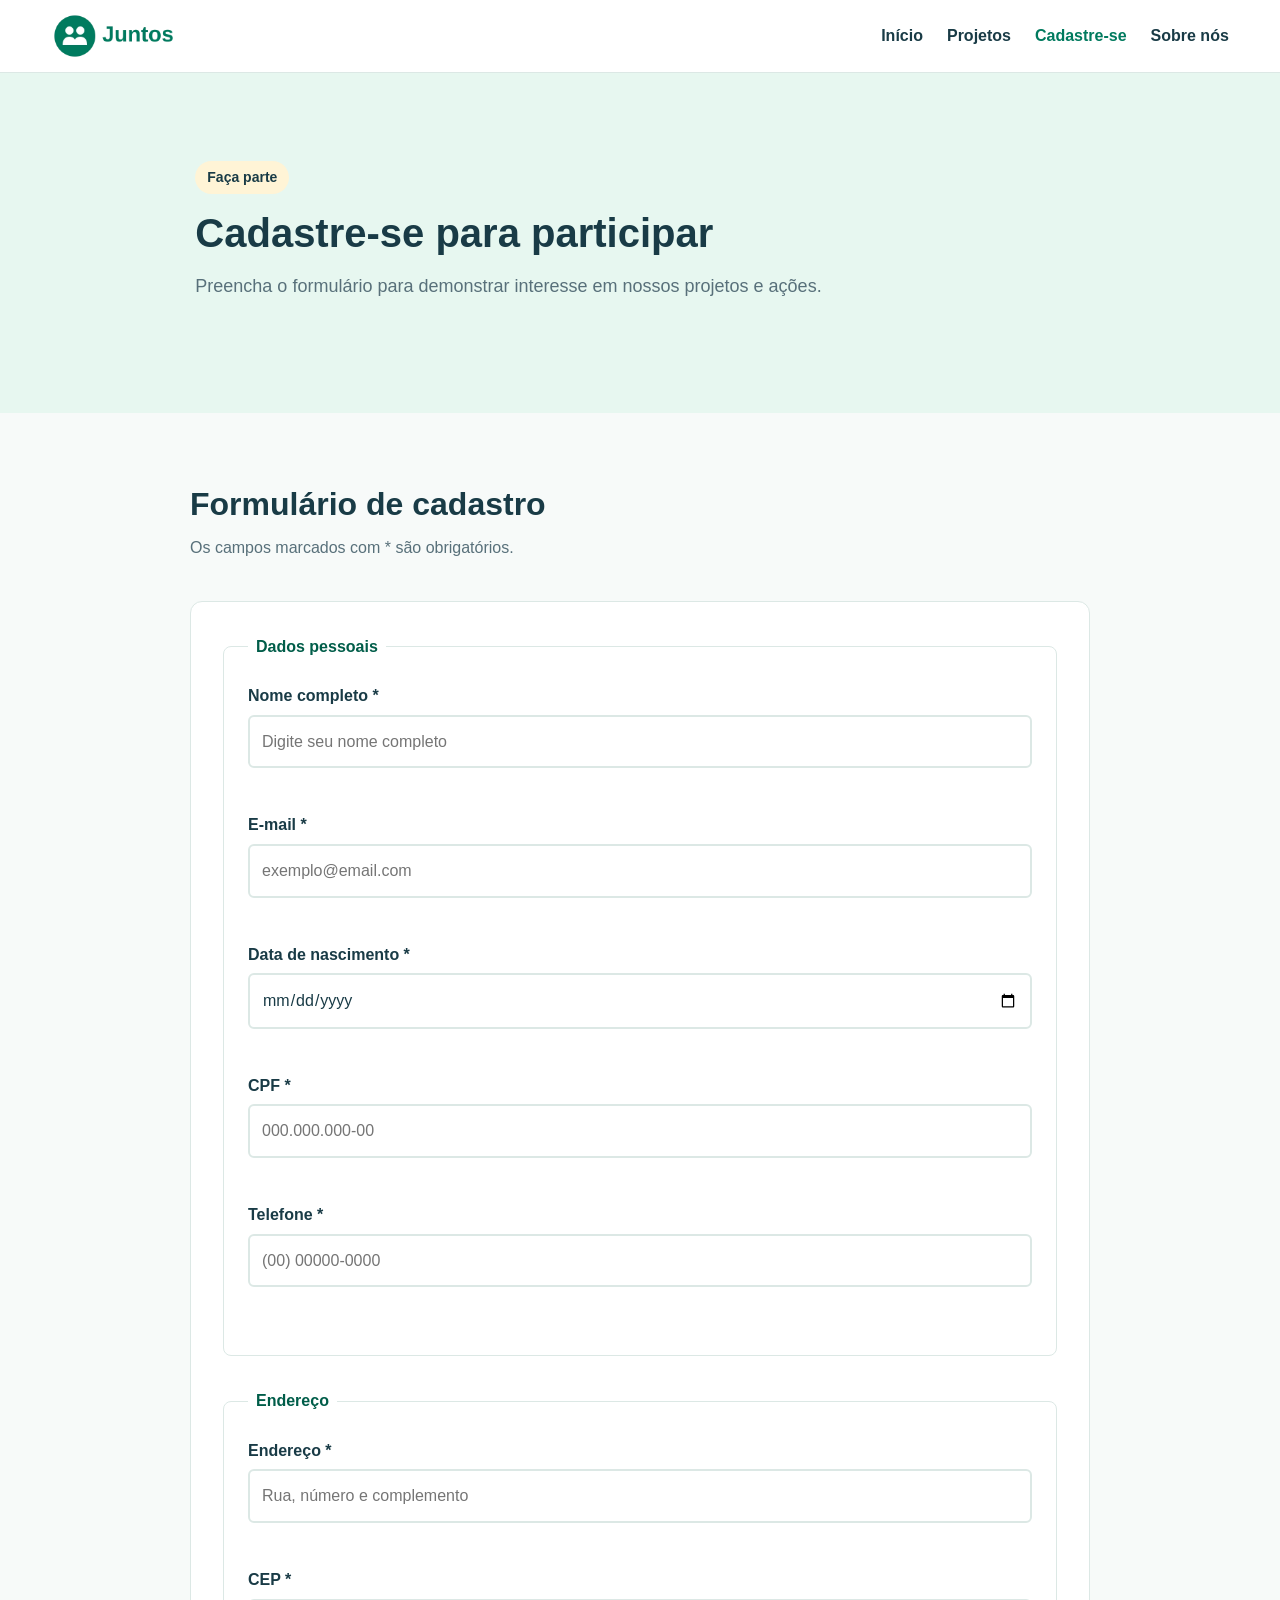
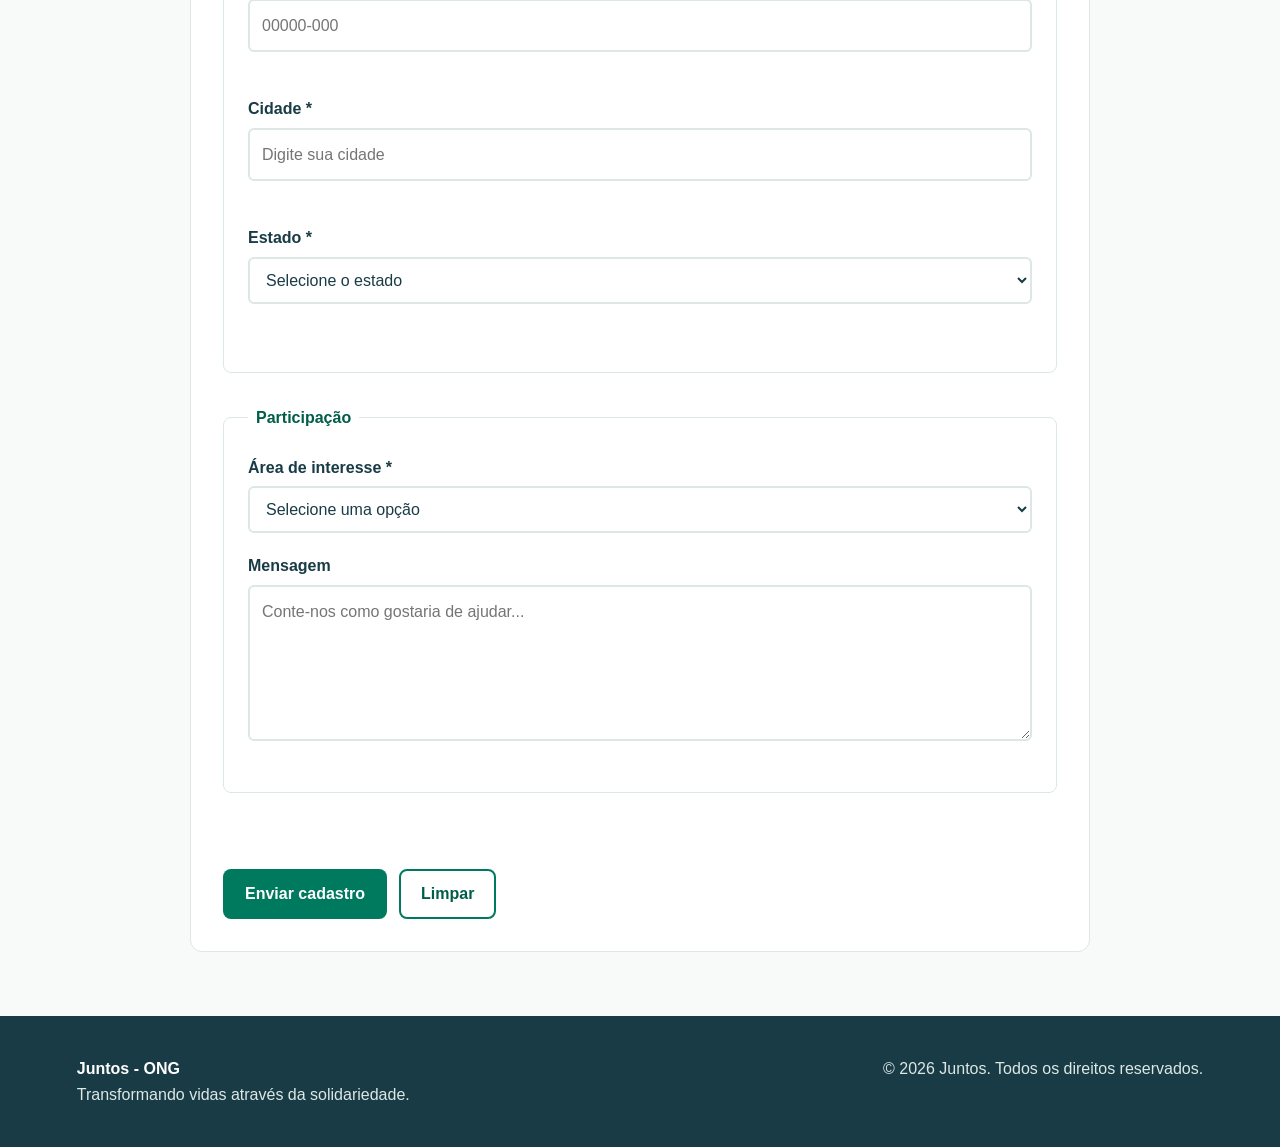
==== html/cadastro.html @ ca9ee0d3 "Refactor cadastro.html structure and content" ====
<!DOCTYPE html>
<html lang="pt-BR">

<head>
    <meta charset="UTF-8">
    <meta name="viewport" content="width=device-width, initial-scale=1.0">

    <meta
        name="description"
        content="Cadastre-se para participar dos projetos da ONG Juntos."
    >

    <title>Cadastro - Juntos</title>

    <link rel="stylesheet" href="../css/style.css">
</head>

<body>

    <header class="cabecalho">

        <a
            href="../index.html"
            class="logo"
            aria-label="Juntos - Página inicial"
        >
            <img
                src="../img/logo.webp"
                alt="Logo da ONG Juntos"
            >
        </a>


        <nav
            class="navegacao"
            aria-label="Navegação principal"
        >

            <button
                class="menu-toggle"
                type="button"
                aria-label="Abrir menu"
                aria-expanded="false"
            >
                ☰
            </button>


            <ul class="menu">

                <li>
                    <a href="../index.html">
                        Início
                    </a>
                </li>

                <li>
                    <a href="projetos.html">
                        Projetos
                    </a>
                </li>

                <li>
                    <a
                        href="cadastro.html"
                        aria-current="page"
                    >
                        Cadastre-se
                    </a>
                </li>

                <li>
                    <a href="sobre.html">
                        Sobre nós
                    </a>
                </li>

            </ul>

        </nav>

    </header>


    <main>

        <section
            class="hero hero-menor"
            aria-labelledby="titulo-cadastro"
        >

            <div class="hero-conteudo">

                <span class="badge">
                    Faça parte
                </span>

                <h1 id="titulo-cadastro">
                    Cadastre-se para participar
                </h1>

                <p>
                    Preencha o formulário para demonstrar
                    interesse em nossos projetos e ações.
                </p>

            </div>

        </section>


        <section
            class="formulario-section"
            aria-labelledby="titulo-formulario"
        >

            <div class="section-titulo">

                <h2 id="titulo-formulario">
                    Formulário de cadastro
                </h2>

                <p>
                    Os campos marcados com * são obrigatórios.
                </p>

            </div>


            <form
                id="form-cadastro"
                class="formulario"
                novalidate
            >

                <fieldset>

                    <legend>
                        Dados pessoais
                    </legend>


                    <div class="campo">

                        <label for="nome">
                            Nome completo *
                        </label>

                        <input
                            type="text"
                            id="nome"
                            name="nome"
                            placeholder="Digite seu nome completo"
                            autocomplete="name"
                            minlength="3"
                            required
                        >

                        <span
                            class="mensagem-erro"
                            id="erro-nome"
                            aria-live="polite"
                        ></span>

                    </div>


                    <div class="campo">

                        <label for="email">
                            E-mail *
                        </label>

                        <input
                            type="email"
                            id="email"
                            name="email"
                            placeholder="exemplo@email.com"
                            autocomplete="email"
                            required
                        >

                        <span
                            class="mensagem-erro"
                            id="erro-email"
                            aria-live="polite"
                        ></span>

                    </div>


                    <div class="campo">

                        <label for="data-nascimento">
                            Data de nascimento *
                        </label>

                        <input
                            type="date"
                            id="data-nascimento"
                            name="dataNascimento"
                            autocomplete="bday"
                            required
                        >

                        <span
                            class="mensagem-erro"
                            id="erro-data-nascimento"
                            aria-live="polite"
                        ></span>

                    </div>


                    <div class="campo">

                        <label for="cpf">
                            CPF *
                        </label>

                        <input
                            type="text"
                            id="cpf"
                            name="cpf"
                            placeholder="000.000.000-00"
                            inputmode="numeric"
                            maxlength="14"
                            pattern="[0-9]{3}\.[0-9]{3}\.[0-9]{3}-[0-9]{2}"
                            autocomplete="off"
                            required
                        >

                        <span
                            class="mensagem-erro"
                            id="erro-cpf"
                            aria-live="polite"
                        ></span>

                    </div>


                    <div class="campo">

                        <label for="telefone">
                            Telefone *
                        </label>

                        <input
                            type="tel"
                            id="telefone"
                            name="telefone"
                            placeholder="(00) 00000-0000"
                            inputmode="tel"
                            maxlength="15"
                            pattern="\([0-9]{2}\) [0-9]{5}-[0-9]{4}"
                            autocomplete="tel"
                            required
                        >

                        <span
                            class="mensagem-erro"
                            id="erro-telefone"
                            aria-live="polite"
                        ></span>

                    </div>

                </fieldset>


                <fieldset>

                    <legend>
                        Endereço
                    </legend>


                    <div class="campo">

                        <label for="endereco">
                            Endereço *
                        </label>

                        <input
                            type="text"
                            id="endereco"
                            name="endereco"
                            placeholder="Rua, número e complemento"
                            autocomplete="street-address"
                            minlength="5"
                            required
                        >

                        <span
                            class="mensagem-erro"
                            id="erro-endereco"
                            aria-live="polite"
                        ></span>

                    </div>


                    <div class="campo">

                        <label for="cep">
                            CEP *
                        </label>

                        <input
                            type="text"
                            id="cep"
                            name="cep"
                            placeholder="00000-000"
                            inputmode="numeric"
                            maxlength="9"
                            pattern="[0-9]{5}-[0-9]{3}"
                            autocomplete="postal-code"
                            required
                        >

                        <span
                            class="mensagem-erro"
                            id="erro-cep"
                            aria-live="polite"
                        ></span>

                    </div>


                    <div class="campo">

                        <label for="cidade">
                            Cidade *
                        </label>

                        <input
                            type="text"
                            id="cidade"
                            name="cidade"
                            placeholder="Digite sua cidade"
                            autocomplete="address-level2"
                            required
                        >

                        <span
                            class="mensagem-erro"
                            id="erro-cidade"
                            aria-live="polite"
                        ></span>

                    </div>


                    <div class="campo">

                        <label for="estado">
                            Estado *
                        </label>

                        <select
                            id="estado"
                            name="estado"
                            autocomplete="address-level1"
                            required
                        >

                            <option value="">
                                Selecione o estado
                            </option>

                            <option value="AC">Acre</option>
                            <option value="AL">Alagoas</option>
                            <option value="AP">Amapá</option>
                            <option value="AM">Amazonas</option>
                            <option value="BA">Bahia</option>
                            <option value="CE">Ceará</option>
                            <option value="DF">Distrito Federal</option>
                            <option value="ES">Espírito Santo</option>
                            <option value="GO">Goiás</option>
                            <option value="MA">Maranhão</option>
                            <option value="MT">Mato Grosso</option>
                            <option value="MS">Mato Grosso do Sul</option>
                            <option value="MG">Minas Gerais</option>
                            <option value="PA">Pará</option>
                            <option value="PB">Paraíba</option>
                            <option value="PR">Paraná</option>
                            <option value="PE">Pernambuco</option>
                            <option value="PI">Piauí</option>
                            <option value="RJ">Rio de Janeiro</option>
                            <option value="RN">Rio Grande do Norte</option>
                            <option value="RS">Rio Grande do Sul</option>
                            <option value="RO">Rondônia</option>
                            <option value="RR">Roraima</option>
                            <option value="SC">Santa Catarina</option>
                            <option value="SP">São Paulo</option>
                            <option value="SE">Sergipe</option>
                            <option value="TO">Tocantins</option>

                        </select>

                        <span
                            class="mensagem-erro"
                            id="erro-estado"
                            aria-live="polite"
                        ></span>

                    </div>

                </fieldset>


                <fieldset>

                    <legend>
                        Participação
                    </legend>


                    <div class="campo">

                        <label for="interesse">
                            Área de interesse *
                        </label>

                        <select
                            id="interesse"
                            name="interesse"
                            required
                        >

                            <option value="">
                                Selecione uma opção
                            </option>

                            <option value="voluntariado">
                                Voluntariado
                            </option>

                            <option value="doacoes">
                                Doações
                            </option>

                            <option value="projetos">
                                Participação em projetos
                            </option>

                        </select>

                    </div>


                    <div class="campo">

                        <label for="mensagem">
                            Mensagem
                        </label>

                        <textarea
                            id="mensagem"
                            name="mensagem"
                            rows="5"
                            placeholder="Conte-nos como gostaria de ajudar..."
                        ></textarea>

                    </div>

                </fieldset>


                <div
                    id="mensagem-formulario"
                    class="alert"
                    aria-live="polite"
                ></div>


                <div class="acoes-formulario">

                    <button
                        type="submit"
                        class="btn btn-primario"
                    >
                        Enviar cadastro
                    </button>

                    <button
                        type="reset"
                        class="btn btn-secundario"
                    >
                        Limpar
                    </button>

                </div>

            </form>

        </section>

    </main>


    <footer class="rodape">

        <div>

            <strong>
                Juntos - ONG
            </strong>

            <p>
                Transformando vidas através da solidariedade.
            </p>

        </div>


        <div>

            <p>
                &copy; 2026 Juntos.
                Todos os direitos reservados.
            </p>

        </div>

    </footer>


    <script
        type="module"
        src="../js/app.js"
    ></script>

</body>

</html>
---- css/style.css ----
/* ================================
   RESET
================================ */

* {
    margin: 0;
    padding: 0;
    box-sizing: border-box;
}

html {
    scroll-behavior: smooth;
}

body {
    font-family: Arial, Helvetica, sans-serif;
    background: #F7FAF9;
    color: #193B46;
    line-height: 1.6;
}

img {
    display: block;
    max-width: 100%;
    height: auto;
}

a {
    color: inherit;
}

button,
input,
select,
textarea {
    font: inherit;
}


/* ================================
   VARIÁVEIS
================================ */

:root {
    --cor-primaria: #007A5E;
    --cor-primaria-escura: #005D49;
    --cor-primaria-clara: #26A57D;

    --cor-verde-claro: #E7F7F0;

    --cor-secundaria: #F2B632;
    --cor-amarelo-claro: #FFF4D6;

    --cor-fundo: #F7FAF9;
    --cor-superficie: #FFFFFF;

    --cor-texto: #193B46;
    --cor-texto-secundario: #58707A;

    --cor-borda: #DCE8E5;

    --cor-sucesso: #15966A;
    --cor-erro: #D92D3A;
    --cor-info: #2C7BE5;

    --cor-roxo: #7B4DEB;

    --fs-1: 40px;
    --fs-2: 32px;
    --fs-3: 24px;
    --fs-4: 20px;
    --fs-5: 16px;

    --esp-1: 4px;
    --esp-2: 8px;
    --esp-3: 16px;
    --esp-4: 24px;
    --esp-5: 32px;
    --esp-6: 48px;
}


/* ================================
   LAYOUT
================================ */

main {
    width: 100%;
}

section {
    width: min(1200px, 92%);
    margin: 0 auto;
    padding: 64px 0;
}


/* ================================
   CABEÇALHO
================================ */

.cabecalho {
    width: 100%;
    min-height: 72px;
    padding: 12px 4%;
    background: var(--cor-superficie);
    border-bottom: 1px solid var(--cor-borda);

    display: flex;
    align-items: center;
    justify-content: space-between;
    gap: 24px;
}

.logo img {
    width: 150px;
    height: auto;
}

.navegacao {
    display: flex;
    align-items: center;
}

.menu {
    display: flex;
    align-items: center;
    gap: 24px;
    list-style: none;
}

.menu a {
    text-decoration: none;
    font-weight: 600;
    color: var(--cor-texto);
    transition: color 0.2s ease;
}

.menu a:hover {
    color: var(--cor-primaria);
}

.menu a[aria-current="page"] {
    color: var(--cor-primaria);
}

.menu-toggle {
    display: none;
    border: 0;
    background: transparent;
    cursor: pointer;
    font-size: 28px;
}


/* ================================
   HERO
================================ */

.hero {
    width: 100%;
    max-width: none;
    min-height: 520px;
    padding: 80px 8%;

    display: grid;
    grid-template-columns: repeat(12, 1fr);
    align-items: center;
    gap: 40px;

    background: var(--cor-verde-claro);
}

.hero-conteudo {
    grid-column: 2 / span 5;
}

.hero-imagem {
    grid-column: 8 / span 4;
}

.hero-menor {
    min-height: 340px;
}

.hero-menor .hero-conteudo {
    grid-column: 2 / span 8;
}

.hero h1 {
    margin: 16px 0;
    font-size: var(--fs-1);
    line-height: 1.15;
}

.hero p {
    max-width: 650px;
    margin-bottom: 24px;
    color: var(--cor-texto-secundario);
    font-size: 18px;
}


/* ================================
   TÍTULOS
================================ */

.section-titulo {
    margin-bottom: 40px;
}

.section-titulo h2 {
    margin: 8px 0 12px;
    font-size: var(--fs-2);
    line-height: 1.2;
}

.section-titulo p {
    max-width: 700px;
    color: var(--cor-texto-secundario);
}


/* ================================
   BADGE
================================ */

.badge {
    display: inline-block;
    padding: 5px 12px;
    border-radius: 20px;

    background: var(--cor-amarelo-claro);
    color: var(--cor-texto);

    font-size: 14px;
    font-weight: 700;
}


/* ================================
   BOTÕES
================================ */

.acoes {
    display: flex;
    flex-wrap: wrap;
    gap: 12px;
}

.btn {
    display: inline-flex;
    align-items: center;
    justify-content: center;

    min-height: 44px;
    padding: 10px 20px;

    border: 2px solid transparent;
    border-radius: 8px;

    text-decoration: none;
    font-weight: 700;

    cursor: pointer;
    transition:
        background-color 0.2s ease,
        transform 0.2s ease,
        border-color 0.2s ease;
}

.btn-primario {
    background: var(--cor-primaria);
    color: #FFFFFF;
}

.btn-primario:hover {
    background: var(--cor-primaria-escura);
    transform: translateY(-1px);
}

.btn-primario:active {
    transform: translateY(1px);
}

.btn-secundario {
    background: #FFFFFF;
    color: var(--cor-primaria-escura);
    border-color: var(--cor-primaria);
}

.btn-secundario:hover {
    background: var(--cor-verde-claro);
}

.btn:focus,
button:focus,
a:focus,
input:focus,
select:focus,
textarea:focus {
    outline: 3px solid var(--cor-secundaria);
    outline-offset: 3px;
}

.btn:disabled {
    opacity: 0.5;
    cursor: not-allowed;
}


/* ================================
   CARDS
================================ */

.cards {
    display: grid;
    grid-template-columns: repeat(3, 1fr);
    gap: 24px;
}

.card {
    padding: 24px;
    background: var(--cor-superficie);
    border: 1px solid var(--cor-borda);
    border-radius: 12px;
}

.card h3 {
    margin-bottom: 10px;
    font-size: var(--fs-4);
}

.card p {
    color: var(--cor-texto-secundario);
}


/* ================================
   PROJETOS
================================ */

.projetos-grid {
    display: grid;
    grid-template-columns: repeat(3, 1fr);
    gap: 24px;
}

.card-projeto {
    overflow: hidden;
    background: var(--cor-superficie);
    border: 1px solid var(--cor-borda);
    border-radius: 12px;

    display: flex;
    flex-direction: column;
}

.card-projeto img {
    width: 100%;
    height: 220px;
    object-fit: cover;
}

.card-conteudo {
    padding: 24px;

    display: flex;
    flex-direction: column;
    gap: 12px;
    flex: 1;
}

.card-conteudo h3 {
    font-size: var(--fs-4);
}

.card-conteudo p {
    color: var(--cor-texto-secundario);
}

.card-conteudo a:not(.btn) {
    color: var(--cor-primaria-escura);
    font-weight: 700;
}

.card-footer {
    margin-top: auto;
    padding-top: 12px;
}


/* ================================
   CHAMADA
================================ */

.chamada {
    width: 100%;
    max-width: none;
    text-align: center;

    background: var(--cor-primaria-escura);
    color: #FFFFFF;
}

.chamada p {
    max-width: 650px;
    margin: 12px auto 24px;
}


/* ================================
   FORMULÁRIO
================================ */

.formulario-section {
    max-width: 900px;
}

.formulario {
    padding: 32px;
    background: var(--cor-superficie);
    border: 1px solid var(--cor-borda);
    border-radius: 12px;
}

fieldset {
    margin-bottom: 32px;
    padding: 24px;
    border: 1px solid var(--cor-borda);
    border-radius: 8px;
}

legend {
    padding: 0 8px;
    font-weight: 700;
    color: var(--cor-primaria-escura);
}

.campo {
    margin-bottom: 20px;
}

.campo label {
    display: block;
    margin-bottom: 6px;
    font-weight: 700;
}

.campo input,
.campo select,
.campo textarea {
    width: 100%;
    padding: 12px;

    background: #FFFFFF;
    color: var(--cor-texto);

    border: 2px solid var(--cor-borda);
    border-radius: 6px;
}

.campo textarea {
    resize: vertical;
    min-height: 120px;
}

.campo input:hover,
.campo select:hover,
.campo textarea:hover {
    border-color: var(--cor-primaria-clara);
}

.campo input:focus,
.campo select:focus,
.campo textarea:focus {
    border-color: var(--cor-primaria);
}

.campo .valido {
    border-color: var(--cor-sucesso);
}

.campo .invalido {
    border-color: var(--cor-erro);
}

.mensagem-erro {
    display: block;
    min-height: 20px;
    margin-top: 4px;
    color: var(--cor-erro);
    font-size: 14px;
}

.acoes-formulario {
    display: flex;
    flex-wrap: wrap;
    gap: 12px;
}


/* ================================
   ALERTAS
================================ */

.alert {
    min-height: 24px;
    margin-bottom: 20px;
    padding: 12px 16px;
    border-radius: 8px;
}

.alert.sucesso {
    background: #E7F7F0;
    color: var(--cor-sucesso);
}

.alert.erro {
    background: #FDEBED;
    color: var(--cor-erro);
}

.alert.info {
    background: #EAF2FF;
    color: var(--cor-info);
}


/* ================================
   TOAST
================================ */

.toast {
    position: fixed;
    right: 20px;
    bottom: 20px;

    max-width: 350px;
    padding: 16px 20px;

    background: var(--cor-texto);
    color: #FFFFFF;

    border-radius: 8px;
    box-shadow: 0 8px 24px rgba(0, 0, 0, 0.15);

    z-index: 1000;
}


/* ================================
   RODAPÉ
================================ */

.rodape {
    padding: 40px 6%;
    background: var(--cor-texto);
    color: #FFFFFF;

    display: flex;
    justify-content: space-between;
    gap: 32px;
}

.rodape p {
    color: #DCE8E5;
}


/* ================================
   RESPONSIVIDADE
================================ */

/* Desktop largo */
@media (max-width: 1200px) {

    .hero {
        padding: 64px 6%;
    }

    .hero-conteudo {
        grid-column: 1 / span 6;
    }

    .hero-imagem {
        grid-column: 8 / span 5;
    }
}


/* Desktop */
@media (max-width: 1024px) {

    .hero h1 {
        font-size: 36px;
    }

    .cards,
    .projetos-grid {
        grid-template-columns: repeat(2, 1fr);
    }

    .hero-conteudo {
        grid-column: 1 / span 7;
    }

    .hero-imagem {
        grid-column: 8 / span 5;
    }
}


/* Tablet */
@media (max-width: 768px) {

    .cabecalho {
        position: relative;
    }

    .menu-toggle {
        display: block;
    }

    .menu {
        display: none;

        position: absolute;
        top: 72px;
        left: 0;
        right: 0;

        padding: 20px;
        background: #FFFFFF;
        border-bottom: 1px solid var(--cor-borda);

        flex-direction: column;
        align-items: flex-start;
    }

    .navegacao.active .menu {
        display: flex;
    }

    .hero {
        min-height: auto;

        grid-template-columns: 1fr;
        padding: 56px 6%;
    }

    .hero-conteudo,
    .hero-imagem,
    .hero-menor .hero-conteudo {
        grid-column: 1;
    }

    .hero-imagem {
        max-width: 500px;
        margin: 0 auto;
    }

    .cards,
    .projetos-grid {
        grid-template-columns: 1fr;
    }

    .rodape {
        flex-direction: column;
    }
}


/* Mobile */
@media (max-width: 576px) {

    :root {
        --fs-1: 32px;
        --fs-2: 28px;
        --fs-3: 22px;
    }

    section {
        padding: 48px 0;
    }

    .hero {
        padding: 48px 5%;
    }

    .hero h1 {
        font-size: 32px;
    }

    .acoes,
    .acoes-formulario {
        flex-direction: column;
    }

    .btn {
        width: 100%;
    }

    .formulario {
        padding: 20px;
    }

    fieldset {
        padding: 16px;
    }
}


/* Mobile pequeno */
@media (max-width: 400px) {

    .cabecalho {
        padding: 10px 4%;
    }

    .logo img {
        width: 125px;
    }

    .hero h1 {
        font-size: 28px;
    }

    .hero p {
        font-size: 16px;
    }

    .card-conteudo,
    .card {
        padding: 18px;
    }
}
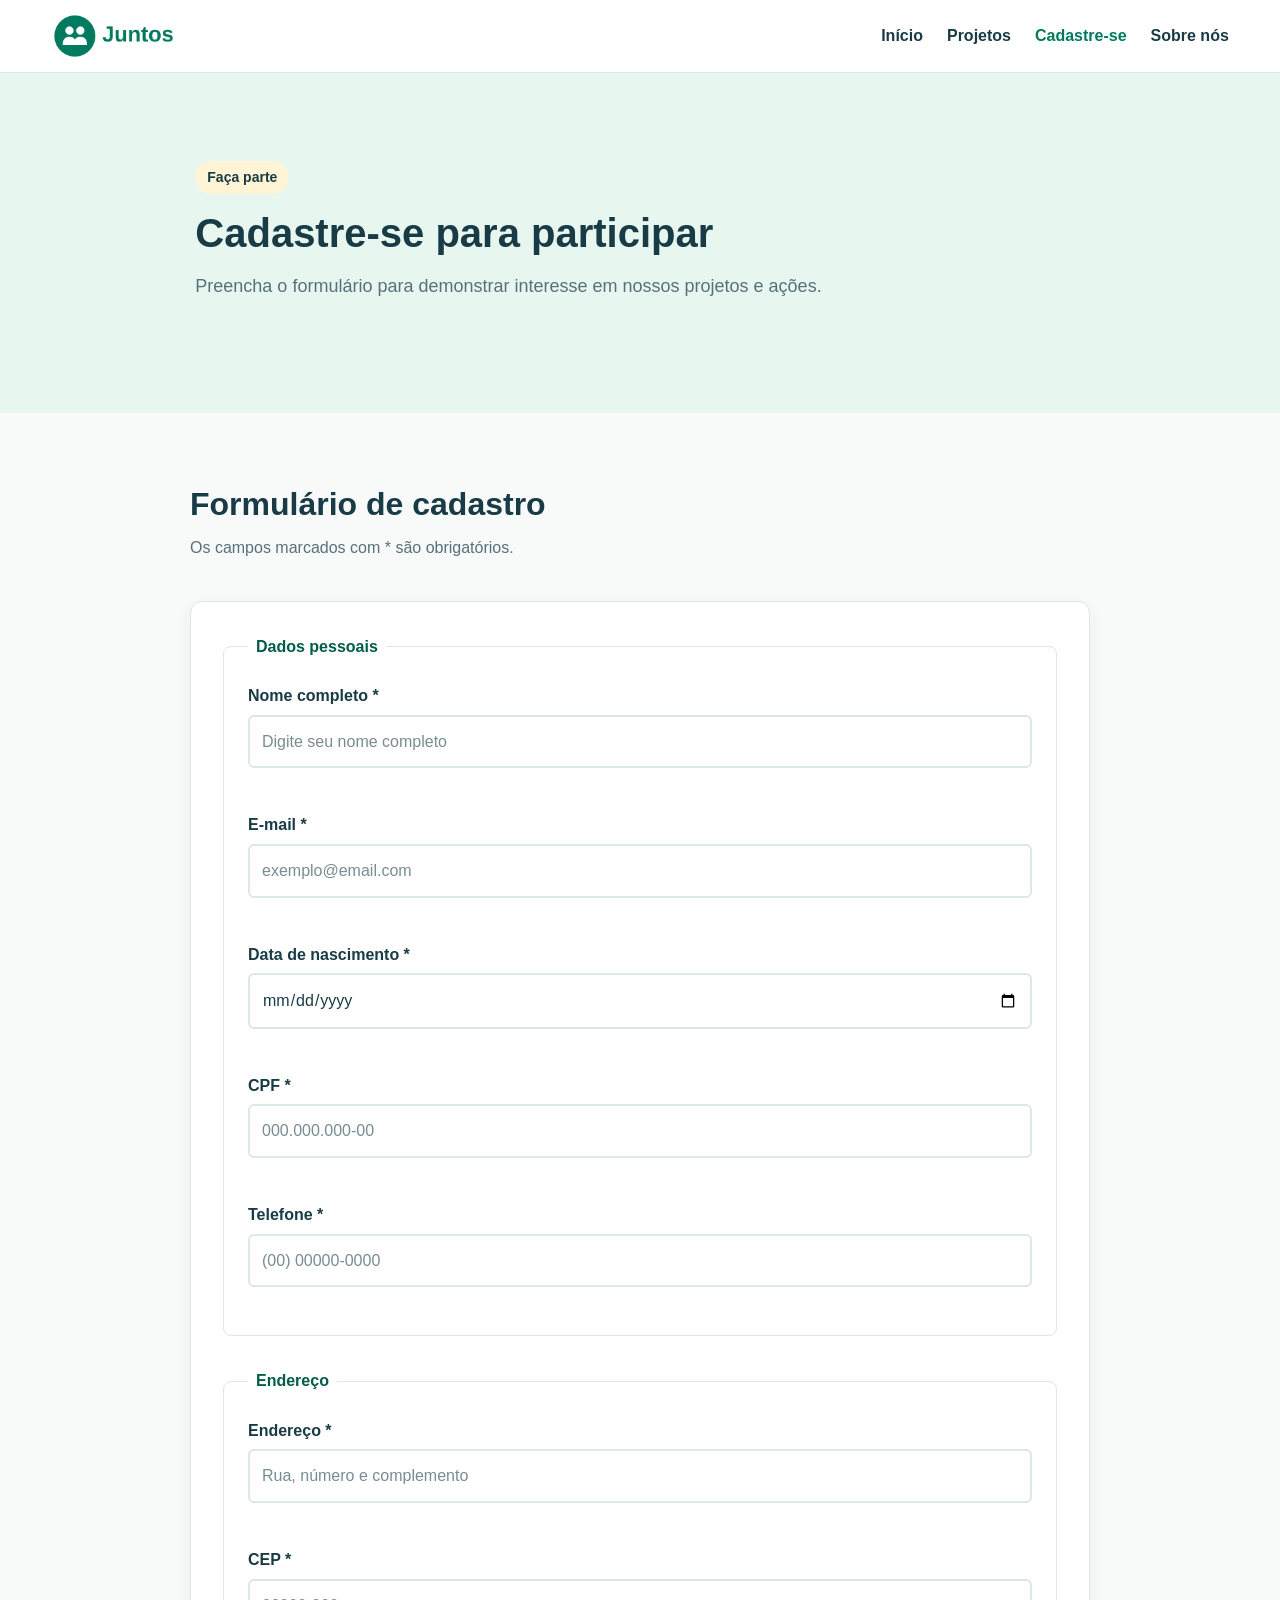
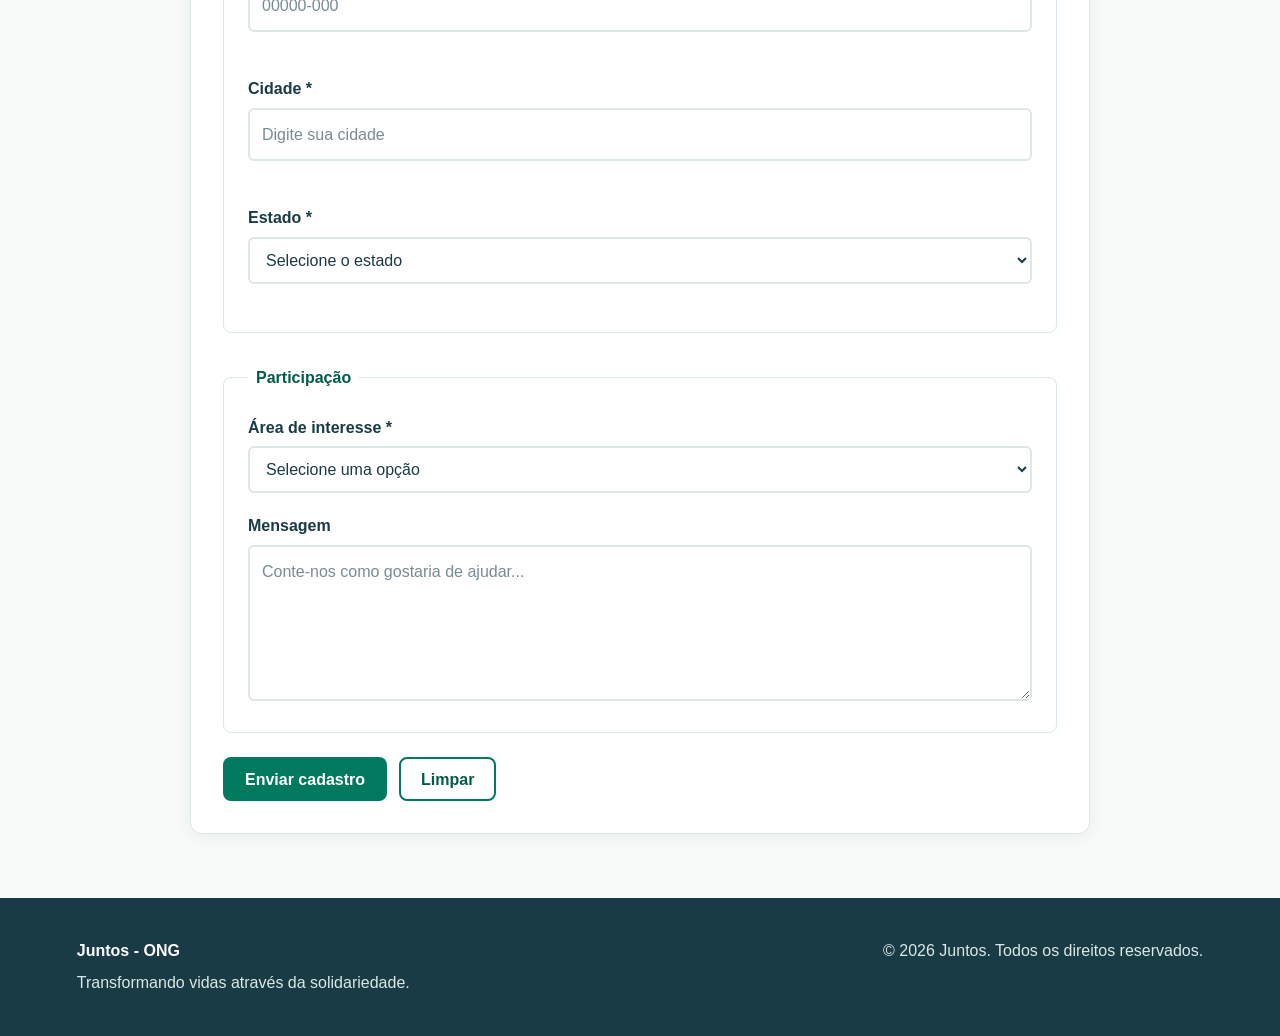
==== commit 9af8bc1a: "Fix HTML encoding issues in cadastro.html" ====
--- a/html/cadastro.html
+++ b/html/cadastro.html
@@ -244,7 +244,7 @@
                         <label for="telefone">
                             Telefone *
                         </label>
-
+                    
                         <input
                             type="tel"
                             id="telefone"
@@ -252,17 +252,17 @@
                             placeholder="(00) 00000-0000"
                             inputmode="tel"
                             maxlength="15"
-                            pattern="\([0-9]{2}\) [0-9]{5}-[0-9]{4}"
+                            pattern="(\([0-9]{2}\) [0-9]{4}-[0-9]{4})|(\([0-9]{2}\) [0-9]{5}-[0-9]{4})"
                             autocomplete="tel"
                             required
                         >
-
+                    
                         <span
                             class="mensagem-erro"
                             id="erro-telefone"
                             aria-live="polite"
                         ></span>
-
+                    
                     </div>
 
                 </fieldset>
--- a/css/style.css
+++ b/css/style.css
@@ -1,6 +1,6 @@
-/* ================================
+/* ========================================
    RESET
-================================ */
+======================================== */
 
 * {
     margin: 0;
@@ -13,9 +13,10 @@
 }
 
 body {
+    min-width: 320px;
     font-family: Arial, Helvetica, sans-serif;
-    background: #F7FAF9;
-    color: #193B46;
+    background: var(--cor-fundo);
+    color: var(--cor-texto);
     line-height: 1.6;
 }
 
@@ -36,53 +37,72 @@
     font: inherit;
 }
 
-
-/* ================================
+button {
+    cursor: pointer;
+}
+
+
+/* ========================================
    VARIÁVEIS
-================================ */
+======================================== */
 
 :root {
+    /* Cores principais */
     --cor-primaria: #007A5E;
     --cor-primaria-escura: #005D49;
     --cor-primaria-clara: #26A57D;
 
+    /* Verde */
     --cor-verde-claro: #E7F7F0;
 
+    /* Secundária */
     --cor-secundaria: #F2B632;
     --cor-amarelo-claro: #FFF4D6;
 
+    /* Neutras */
     --cor-fundo: #F7FAF9;
     --cor-superficie: #FFFFFF;
-
     --cor-texto: #193B46;
     --cor-texto-secundario: #58707A;
-
     --cor-borda: #DCE8E5;
 
+    /* Feedback */
     --cor-sucesso: #15966A;
     --cor-erro: #D92D3A;
     --cor-info: #2C7BE5;
-
     --cor-roxo: #7B4DEB;
 
+    /* Tipografia */
     --fs-1: 40px;
     --fs-2: 32px;
     --fs-3: 24px;
     --fs-4: 20px;
     --fs-5: 16px;
 
+    /* Espaçamentos */
     --esp-1: 4px;
     --esp-2: 8px;
     --esp-3: 16px;
     --esp-4: 24px;
     --esp-5: 32px;
     --esp-6: 48px;
-}
-
-
-/* ================================
+
+    /* Outros */
+    --raio-pequeno: 6px;
+    --raio-medio: 8px;
+    --raio-grande: 12px;
+
+    --sombra-card:
+        0 4px 16px rgba(25, 59, 70, 0.06);
+
+    --sombra-toast:
+        0 8px 24px rgba(0, 0, 0, 0.15);
+}
+
+
+/* ========================================
    LAYOUT
-================================ */
+======================================== */
 
 main {
     width: 100%;
@@ -95,14 +115,18 @@
 }
 
 
-/* ================================
+/* ========================================
    CABEÇALHO
-================================ */
+======================================== */
 
 .cabecalho {
+    position: relative;
+    z-index: 100;
+
     width: 100%;
     min-height: 72px;
     padding: 12px 4%;
+
     background: var(--cor-superficie);
     border-bottom: 1px solid var(--cor-borda);
 
@@ -112,6 +136,12 @@
     gap: 24px;
 }
 
+.logo {
+    display: inline-flex;
+    align-items: center;
+    flex-shrink: 0;
+}
+
 .logo img {
     width: 150px;
     height: auto;
@@ -126,14 +156,20 @@
     display: flex;
     align-items: center;
     gap: 24px;
+
     list-style: none;
 }
 
 .menu a {
+    display: inline-block;
+
+    color: var(--cor-texto);
     text-decoration: none;
     font-weight: 600;
-    color: var(--cor-texto);
-    transition: color 0.2s ease;
+
+    transition:
+        color 0.2s ease,
+        transform 0.2s ease;
 }
 
 .menu a:hover {
@@ -146,25 +182,44 @@
 
 .menu-toggle {
     display: none;
+
+    width: 44px;
+    min-width: 44px;
+    height: 44px;
+
     border: 0;
+    border-radius: var(--raio-medio);
+
     background: transparent;
-    cursor: pointer;
+    color: var(--cor-texto);
+
     font-size: 28px;
-}
-
-
-/* ================================
+    line-height: 1;
+
+    transition:
+        background-color 0.2s ease,
+        color 0.2s ease;
+}
+
+.menu-toggle:hover {
+    background: var(--cor-verde-claro);
+    color: var(--cor-primaria);
+}
+
+
+/* ========================================
    HERO
-================================ */
+======================================== */
 
 .hero {
     width: 100%;
     max-width: none;
+
     min-height: 520px;
     padding: 80px 8%;
 
     display: grid;
-    grid-template-columns: repeat(12, 1fr);
+    grid-template-columns: repeat(12, minmax(0, 1fr));
     align-items: center;
     gap: 40px;
 
@@ -177,6 +232,15 @@
 
 .hero-imagem {
     grid-column: 8 / span 4;
+    min-width: 0;
+}
+
+.hero-imagem img {
+    width: 100%;
+    max-width: 100%;
+    height: auto;
+
+    border-radius: var(--raio-grande);
 }
 
 .hero-menor {
@@ -189,6 +253,9 @@
 
 .hero h1 {
     margin: 16px 0;
+
+    color: var(--cor-texto);
+
     font-size: var(--fs-1);
     line-height: 1.15;
 }
@@ -196,14 +263,15 @@
 .hero p {
     max-width: 650px;
     margin-bottom: 24px;
+
     color: var(--cor-texto-secundario);
     font-size: 18px;
 }
 
 
-/* ================================
+/* ========================================
    TÍTULOS
-================================ */
+======================================== */
 
 .section-titulo {
     margin-bottom: 40px;
@@ -211,6 +279,9 @@
 
 .section-titulo h2 {
     margin: 8px 0 12px;
+
+    color: var(--cor-texto);
+
     font-size: var(--fs-2);
     line-height: 1.2;
 }
@@ -221,13 +292,15 @@
 }
 
 
-/* ================================
+/* ========================================
    BADGE
-================================ */
+======================================== */
 
 .badge {
     display: inline-block;
+
     padding: 5px 12px;
+
     border-radius: 20px;
 
     background: var(--cor-amarelo-claro);
@@ -238,9 +311,9 @@
 }
 
 
-/* ================================
+/* ========================================
    BOTÕES
-================================ */
+======================================== */
 
 .acoes {
     display: flex;
@@ -257,16 +330,20 @@
     padding: 10px 20px;
 
     border: 2px solid transparent;
-    border-radius: 8px;
+    border-radius: var(--raio-medio);
 
     text-decoration: none;
     font-weight: 700;
+    line-height: 1.2;
 
     cursor: pointer;
+
     transition:
         background-color 0.2s ease,
+        color 0.2s ease,
+        border-color 0.2s ease,
         transform 0.2s ease,
-        border-color 0.2s ease;
+        opacity 0.2s ease;
 }
 
 .btn-primario {
@@ -284,7 +361,7 @@
 }
 
 .btn-secundario {
-    background: #FFFFFF;
+    background: var(--cor-superficie);
     color: var(--cor-primaria-escura);
     border-color: var(--cor-primaria);
 }
@@ -293,42 +370,66 @@
     background: var(--cor-verde-claro);
 }
 
-.btn:focus,
-button:focus,
-a:focus,
-input:focus,
-select:focus,
-textarea:focus {
+.btn:disabled,
+.btn[disabled] {
+    opacity: 0.5;
+    cursor: not-allowed;
+    pointer-events: none;
+}
+
+
+/* ========================================
+   FOCO ACESSÍVEL
+======================================== */
+
+:focus {
+    outline: none;
+}
+
+:focus-visible {
     outline: 3px solid var(--cor-secundaria);
     outline-offset: 3px;
 }
 
-.btn:disabled {
-    opacity: 0.5;
-    cursor: not-allowed;
-}
-
-
-/* ================================
+.btn:focus-visible,
+button:focus-visible,
+a:focus-visible,
+input:focus-visible,
+select:focus-visible,
+textarea:focus-visible {
+    outline: 3px solid var(--cor-secundaria);
+    outline-offset: 3px;
+}
+
+
+/* ========================================
    CARDS
-================================ */
+======================================== */
 
 .cards {
     display: grid;
-    grid-template-columns: repeat(3, 1fr);
+    grid-template-columns:
+        repeat(3, minmax(0, 1fr));
     gap: 24px;
 }
 
 .card {
     padding: 24px;
+
     background: var(--cor-superficie);
     border: 1px solid var(--cor-borda);
-    border-radius: 12px;
+    border-radius: var(--raio-grande);
+
+    box-shadow: var(--sombra-card);
 }
 
 .card h3 {
     margin-bottom: 10px;
+
+    color: var(--cor-texto);
+
     font-size: var(--fs-4);
+    line-height: 1.3;
 }
 
 .card p {
@@ -336,42 +437,49 @@
 }
 
 
-/* ================================
+/* ========================================
    PROJETOS
-================================ */
+======================================== */
 
 .projetos-grid {
     display: grid;
-    grid-template-columns: repeat(3, 1fr);
+    grid-template-columns:
+        repeat(3, minmax(0, 1fr));
     gap: 24px;
 }
 
 .card-projeto {
     overflow: hidden;
+
     background: var(--cor-superficie);
     border: 1px solid var(--cor-borda);
-    border-radius: 12px;
+    border-radius: var(--raio-grande);
 
     display: flex;
     flex-direction: column;
+
+    box-shadow: var(--sombra-card);
 }
 
 .card-projeto img {
     width: 100%;
     height: 220px;
+
     object-fit: cover;
 }
 
 .card-conteudo {
+    flex: 1;
+
     padding: 24px;
 
     display: flex;
     flex-direction: column;
     gap: 12px;
-    flex: 1;
 }
 
 .card-conteudo h3 {
+    color: var(--cor-texto);
     font-size: var(--fs-4);
 }
 
@@ -384,34 +492,47 @@
     font-weight: 700;
 }
 
+.card-conteudo a:not(.btn):hover {
+    color: var(--cor-primaria);
+}
+
 .card-footer {
     margin-top: auto;
     padding-top: 12px;
 }
 
 
-/* ================================
+/* ========================================
    CHAMADA
-================================ */
+======================================== */
 
 .chamada {
     width: 100%;
     max-width: none;
+
     text-align: center;
 
     background: var(--cor-primaria-escura);
     color: #FFFFFF;
+}
+
+.chamada h2 {
+    color: #FFFFFF;
+    font-size: var(--fs-2);
+    line-height: 1.2;
 }
 
 .chamada p {
     max-width: 650px;
     margin: 12px auto 24px;
-}
-
-
-/* ================================
+
+    color: #FFFFFF;
+}
+
+
+/* ========================================
    FORMULÁRIO
-================================ */
+======================================== */
 
 .formulario-section {
     max-width: 900px;
@@ -419,31 +540,50 @@
 
 .formulario {
     padding: 32px;
+
     background: var(--cor-superficie);
     border: 1px solid var(--cor-borda);
-    border-radius: 12px;
+    border-radius: var(--raio-grande);
+
+    box-shadow: var(--sombra-card);
 }
 
 fieldset {
+    min-width: 0;
+
     margin-bottom: 32px;
     padding: 24px;
+
     border: 1px solid var(--cor-borda);
-    border-radius: 8px;
+    border-radius: var(--raio-medio);
+}
+
+fieldset:last-of-type {
+    margin-bottom: 24px;
 }
 
 legend {
     padding: 0 8px;
+
+    color: var(--cor-primaria-escura);
+
     font-weight: 700;
-    color: var(--cor-primaria-escura);
 }
 
 .campo {
     margin-bottom: 20px;
+}
+
+.campo:last-child {
+    margin-bottom: 0;
 }
 
 .campo label {
     display: block;
     margin-bottom: 6px;
+
+    color: var(--cor-texto);
+
     font-weight: 700;
 }
 
@@ -451,18 +591,30 @@
 .campo select,
 .campo textarea {
     width: 100%;
+    min-height: 44px;
+
     padding: 12px;
 
-    background: #FFFFFF;
+    background: var(--cor-superficie);
     color: var(--cor-texto);
 
     border: 2px solid var(--cor-borda);
-    border-radius: 6px;
+    border-radius: var(--raio-pequeno);
+
+    transition:
+        border-color 0.2s ease,
+        box-shadow 0.2s ease;
 }
 
 .campo textarea {
+    min-height: 120px;
     resize: vertical;
-    min-height: 120px;
+}
+
+.campo input::placeholder,
+.campo textarea::placeholder {
+    color: var(--cor-texto-secundario);
+    opacity: 0.8;
 }
 
 .campo input:hover,
@@ -477,19 +629,33 @@
     border-color: var(--cor-primaria);
 }
 
-.campo .valido {
+.campo input.valido,
+.campo select.valido,
+.campo textarea.valido {
     border-color: var(--cor-sucesso);
 }
 
-.campo .invalido {
+.campo input.invalido,
+.campo select.invalido,
+.campo textarea.invalido {
     border-color: var(--cor-erro);
+}
+
+.campo input.invalido:focus,
+.campo select.invalido:focus,
+.campo textarea.invalido:focus {
+    box-shadow:
+        0 0 0 3px rgba(217, 45, 58, 0.15);
 }
 
 .mensagem-erro {
     display: block;
+
     min-height: 20px;
     margin-top: 4px;
+
     color: var(--cor-erro);
+
     font-size: 14px;
 }
 
@@ -500,19 +666,25 @@
 }
 
 
-/* ================================
+/* ========================================
    ALERTAS
-================================ */
+======================================== */
 
 .alert {
     min-height: 24px;
+
     margin-bottom: 20px;
     padding: 12px 16px;
-    border-radius: 8px;
+
+    border-radius: var(--raio-medio);
+}
+
+.alert:empty {
+    display: none;
 }
 
 .alert.sucesso {
-    background: #E7F7F0;
+    background: var(--cor-verde-claro);
     color: var(--cor-sucesso);
 }
 
@@ -527,34 +699,38 @@
 }
 
 
-/* ================================
+/* ========================================
    TOAST
-================================ */
+======================================== */
 
 .toast {
     position: fixed;
     right: 20px;
     bottom: 20px;
 
-    max-width: 350px;
+    width: max-content;
+    max-width: min(350px, calc(100vw - 40px));
+
     padding: 16px 20px;
 
     background: var(--cor-texto);
     color: #FFFFFF;
 
-    border-radius: 8px;
-    box-shadow: 0 8px 24px rgba(0, 0, 0, 0.15);
+    border-radius: var(--raio-medio);
+
+    box-shadow: var(--sombra-toast);
 
     z-index: 1000;
 }
 
 
-/* ================================
+/* ========================================
    RODAPÉ
-================================ */
+======================================== */
 
 .rodape {
     padding: 40px 6%;
+
     background: var(--cor-texto);
     color: #FFFFFF;
 
@@ -563,16 +739,25 @@
     gap: 32px;
 }
 
+.rodape strong {
+    display: inline-block;
+    margin-bottom: 6px;
+}
+
 .rodape p {
     color: #DCE8E5;
 }
 
 
-/* ================================
+/* ========================================
    RESPONSIVIDADE
-================================ */
-
-/* Desktop largo */
+======================================== */
+
+/* ----------------------------------------
+   Desktop largo
+   1200px
+---------------------------------------- */
+
 @media (max-width: 1200px) {
 
     .hero {
@@ -589,7 +774,11 @@
 }
 
 
-/* Desktop */
+/* ----------------------------------------
+   Desktop
+   1024px
+---------------------------------------- */
+
 @media (max-width: 1024px) {
 
     .hero h1 {
@@ -598,7 +787,8 @@
 
     .cards,
     .projetos-grid {
-        grid-template-columns: repeat(2, 1fr);
+        grid-template-columns:
+            repeat(2, minmax(0, 1fr));
     }
 
     .hero-conteudo {
@@ -608,10 +798,18 @@
     .hero-imagem {
         grid-column: 8 / span 5;
     }
-}
-
-
-/* Tablet */
+
+    .menu {
+        gap: 16px;
+    }
+}
+
+
+/* ----------------------------------------
+   Tablet
+   768px
+---------------------------------------- */
+
 @media (max-width: 768px) {
 
     .cabecalho {
@@ -619,23 +817,50 @@
     }
 
     .menu-toggle {
-        display: block;
+        display: inline-flex;
+        align-items: center;
+        justify-content: center;
     }
 
     .menu {
         display: none;
 
         position: absolute;
+
         top: 72px;
         left: 0;
         right: 0;
 
+        z-index: 200;
+
         padding: 20px;
-        background: #FFFFFF;
+
+        background: var(--cor-superficie);
+
         border-bottom: 1px solid var(--cor-borda);
+        box-shadow: 0 8px 20px rgba(25, 59, 70, 0.08);
 
         flex-direction: column;
-        align-items: flex-start;
+        align-items: stretch;
+        gap: 4px;
+    }
+
+    .menu li {
+        width: 100%;
+    }
+
+    .menu a {
+        display: block;
+
+        width: 100%;
+        padding: 12px;
+
+        border-radius: var(--raio-medio);
+    }
+
+    .menu a:hover,
+    .menu a[aria-current="page"] {
+        background: var(--cor-verde-claro);
     }
 
     .navegacao.active .menu {
@@ -646,6 +871,7 @@
         min-height: auto;
 
         grid-template-columns: 1fr;
+
         padding: 56px 6%;
     }
 
@@ -665,13 +891,21 @@
         grid-template-columns: 1fr;
     }
 
+    .card-projeto img {
+        height: 240px;
+    }
+
     .rodape {
         flex-direction: column;
     }
 }
 
 
-/* Mobile */
+/* ----------------------------------------
+   Mobile
+   576px
+---------------------------------------- */
+
 @media (max-width: 576px) {
 
     :root {
@@ -681,15 +915,21 @@
     }
 
     section {
+        width: 90%;
         padding: 48px 0;
     }
 
     .hero {
+        width: 100%;
         padding: 48px 5%;
     }
 
     .hero h1 {
         font-size: 32px;
+    }
+
+    .hero p {
+        font-size: 16px;
     }
 
     .acoes,
@@ -708,10 +948,24 @@
     fieldset {
         padding: 16px;
     }
-}
-
-
-/* Mobile pequeno */
+
+    .card-projeto img {
+        height: 220px;
+    }
+
+    .toast {
+        right: 16px;
+        bottom: 16px;
+        max-width: calc(100vw - 32px);
+    }
+}
+
+
+/* ----------------------------------------
+   Mobile pequeno
+   400px
+---------------------------------------- */
+
 @media (max-width: 400px) {
 
     .cabecalho {
@@ -734,4 +988,36 @@
     .card {
         padding: 18px;
     }
-}
+
+    fieldset {
+        padding: 14px;
+    }
+
+    .formulario {
+        padding: 16px;
+    }
+
+    .btn {
+        padding: 10px 16px;
+    }
+}
+
+
+/* ========================================
+   REDUÇÃO DE MOVIMENTO
+======================================== */
+
+@media (prefers-reduced-motion: reduce) {
+
+    html {
+        scroll-behavior: auto;
+    }
+
+    *,
+    *::before,
+    *::after {
+        transition-duration: 0.01ms !important;
+        animation-duration: 0.01ms !important;
+        animation-iteration-count: 1 !important;
+    }
+}
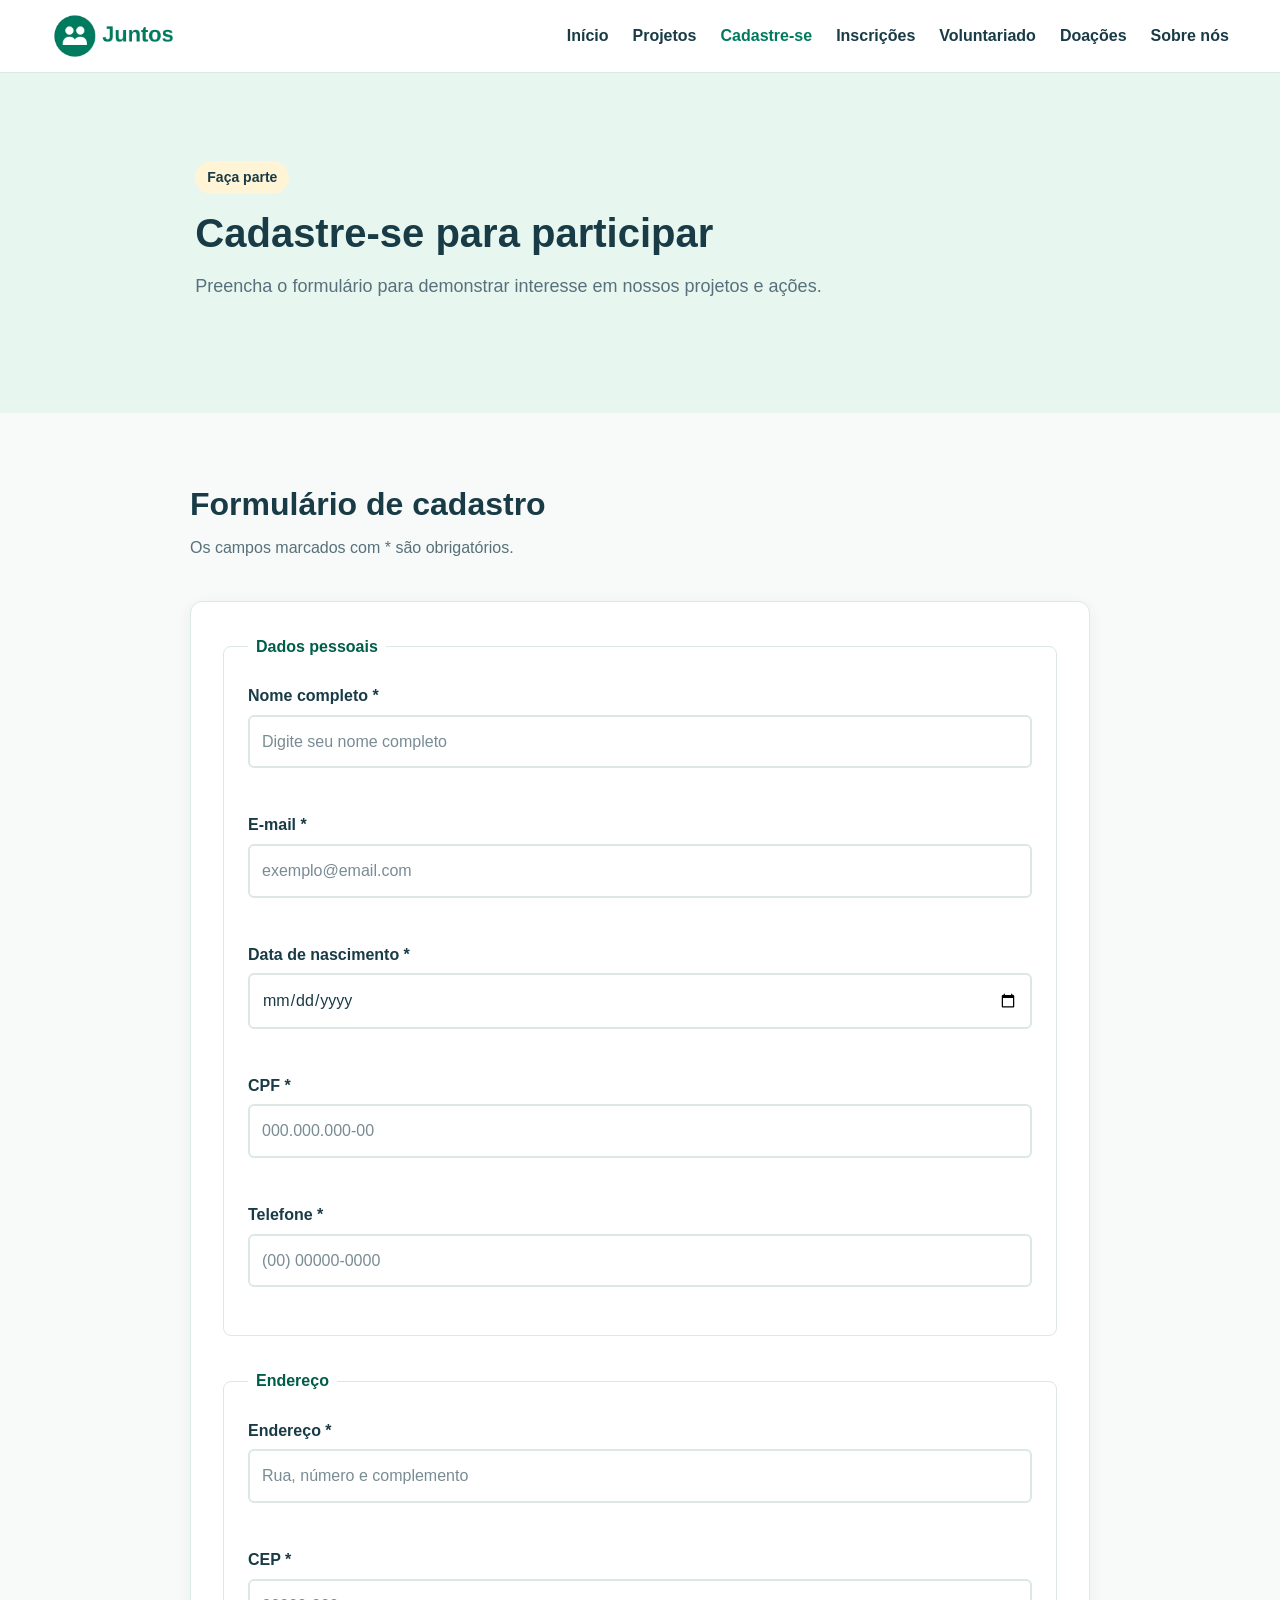
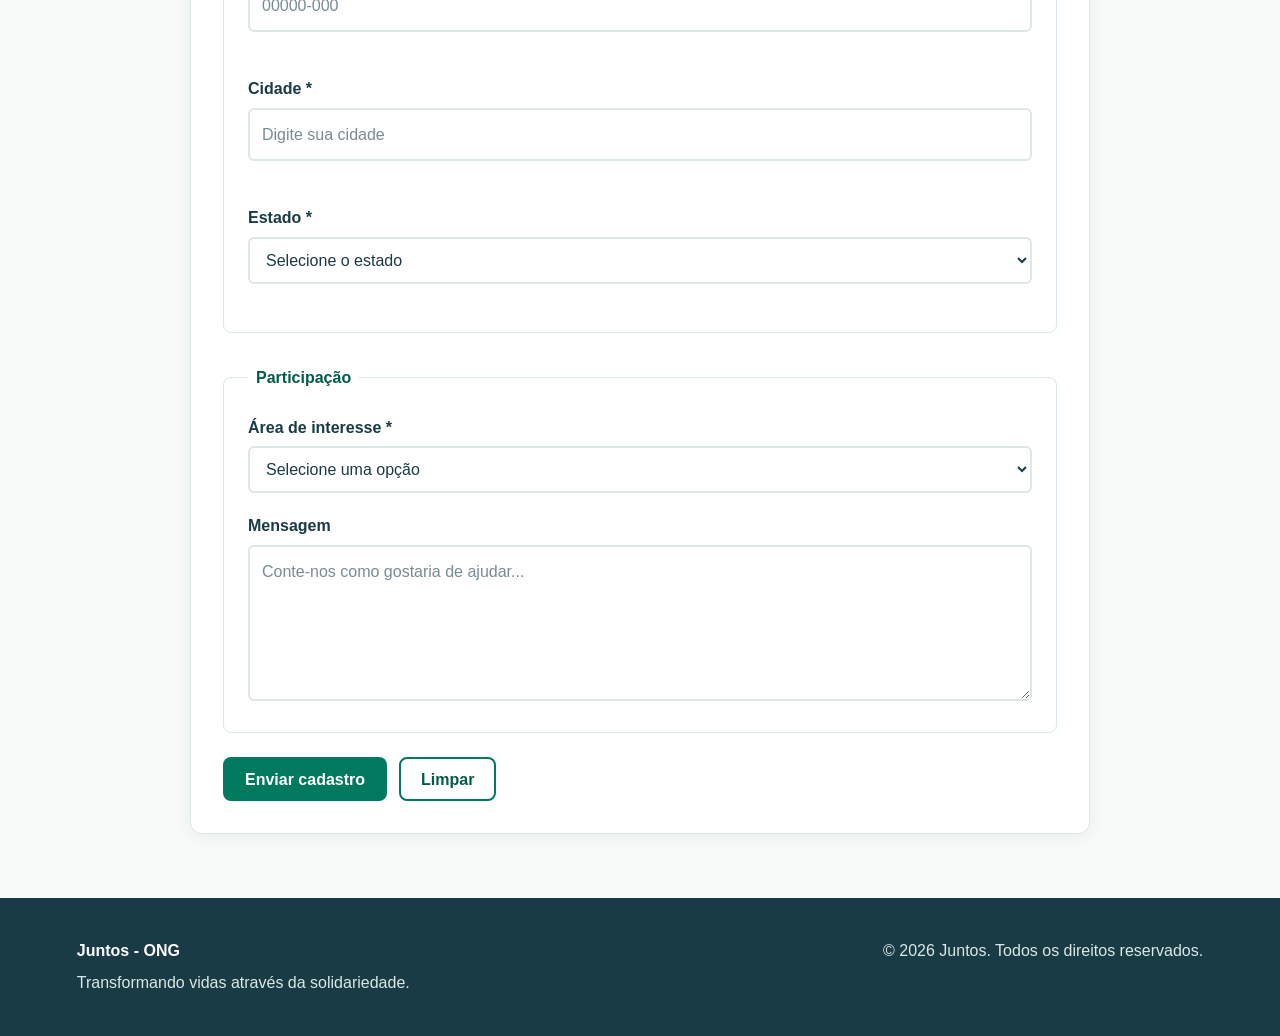
==== commit 7564ad54: "Refactor cadastro.html structure and content" ====
--- a/html/cadastro.html
+++ b/html/cadastro.html
@@ -19,7 +19,7 @@
 
     <header class="cabecalho">
 
-        <a
+                    <a
             href="../index.html"
             class="logo"
             aria-label="Juntos - Página inicial"
@@ -31,52 +31,14 @@
         </a>
 
 
-        <nav
-            class="navegacao"
-            aria-label="Navegação principal"
-        >
-
-            <button
-                class="menu-toggle"
-                type="button"
-                aria-label="Abrir menu"
-                aria-expanded="false"
-            >
-                ☰
-            </button>
-
-
-            <ul class="menu">
-
-                <li>
-                    <a href="../index.html">
-                        Início
-                    </a>
-                </li>
-
-                <li>
-                    <a href="projetos.html">
-                        Projetos
-                    </a>
-                </li>
-
-                <li>
-                    <a
-                        href="cadastro.html"
-                        aria-current="page"
-                    >
-                        Cadastre-se
-                    </a>
-                </li>
-
-                <li>
-                    <a href="sobre.html">
-                        Sobre nós
-                    </a>
-                </li>
-
-            </ul>
-
+        <nav class="menu" aria-label="Navegação principal">
+            <a href="../index.html">Início</a>
+            <a href="projetos.html">Projetos</a>
+            <a href="cadastro.html">Cadastre-se</a>
+            <a href="inscricoes.html">Inscrições</a>
+            <a href="voluntariado.html">Voluntariado</a>
+            <a href="doacoes.html">Doações</a>
+            <a href="sobre.html">Sobre nós</a>
         </nav>
 
     </header>
@@ -252,7 +214,7 @@
                             placeholder="(00) 00000-0000"
                             inputmode="tel"
                             maxlength="15"
-                            pattern="(\([0-9]{2}\) [0-9]{4}-[0-9]{4})|(\([0-9]{2}\) [0-9]{5}-[0-9]{4})"
+                            pattern="[(][0-9]{2}[)] [0-9]{4,5}-[0-9]{4}"
                             autocomplete="tel"
                             required
                         >
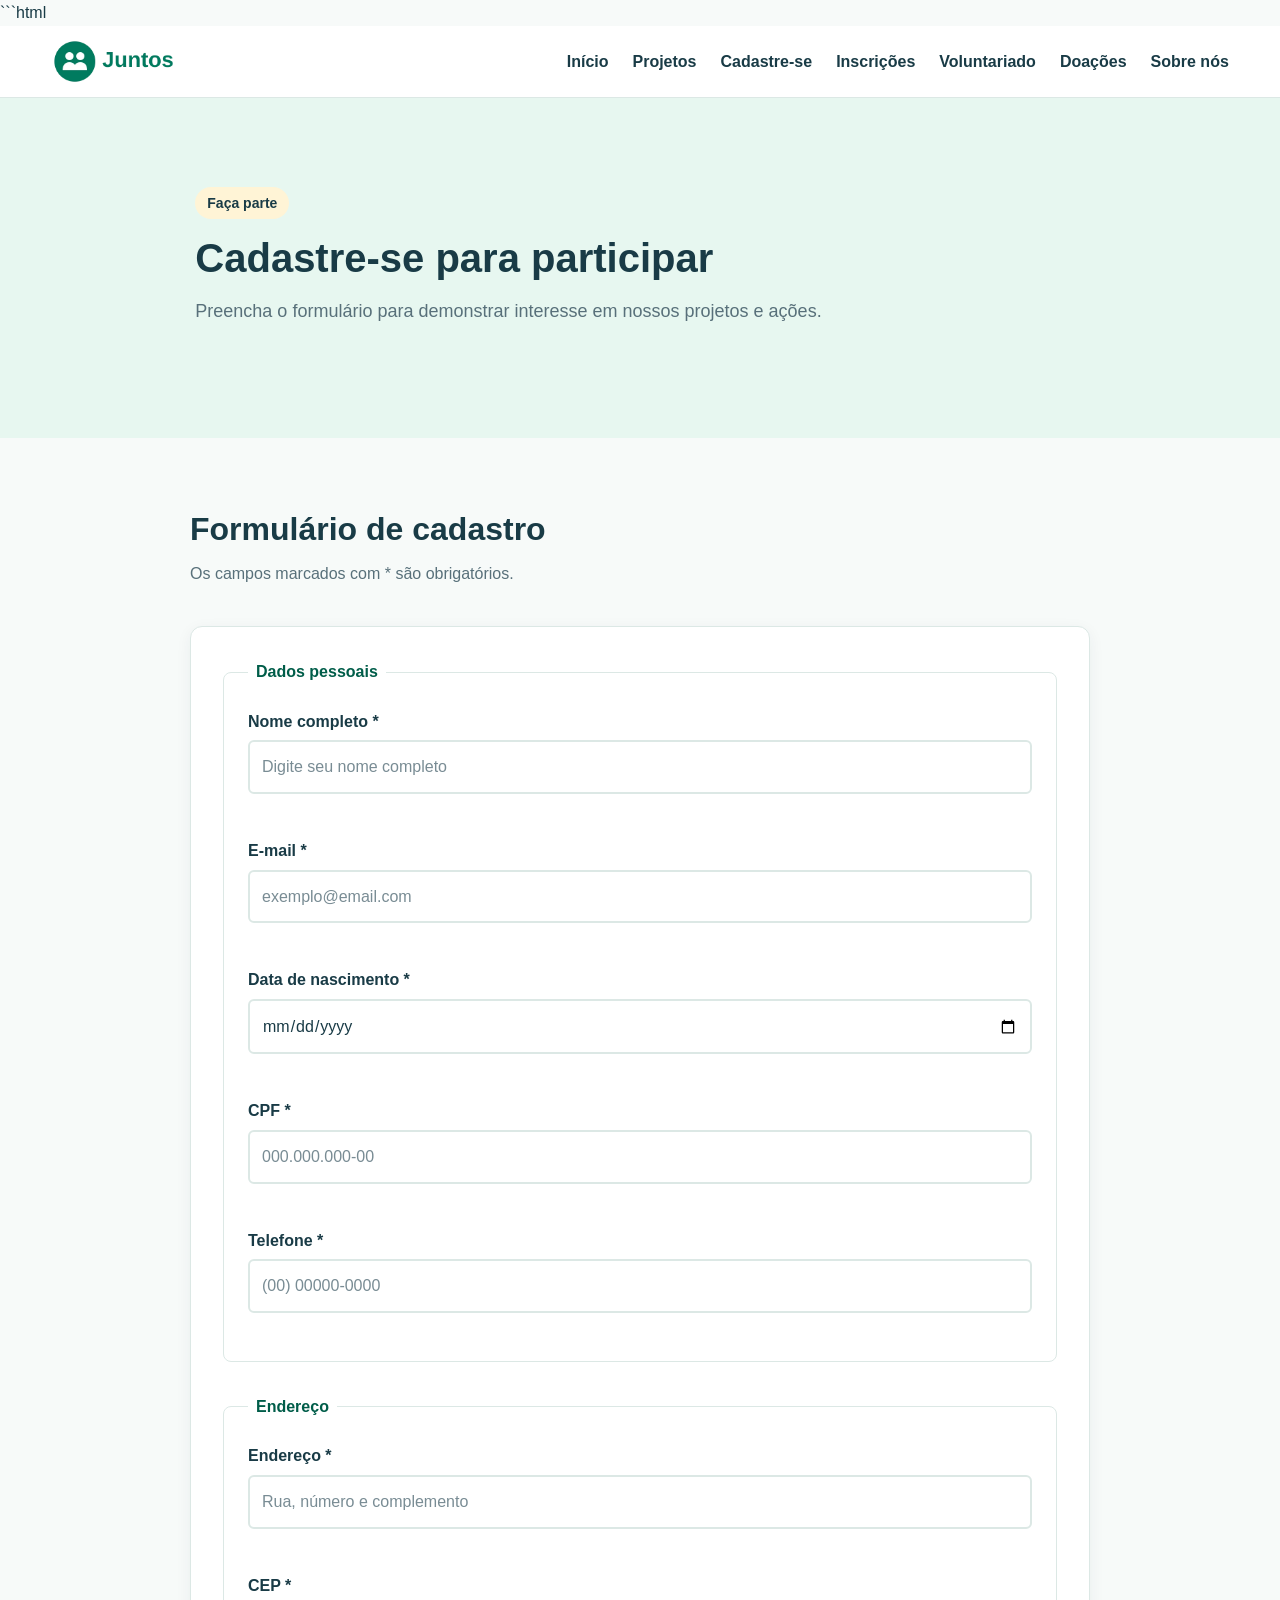
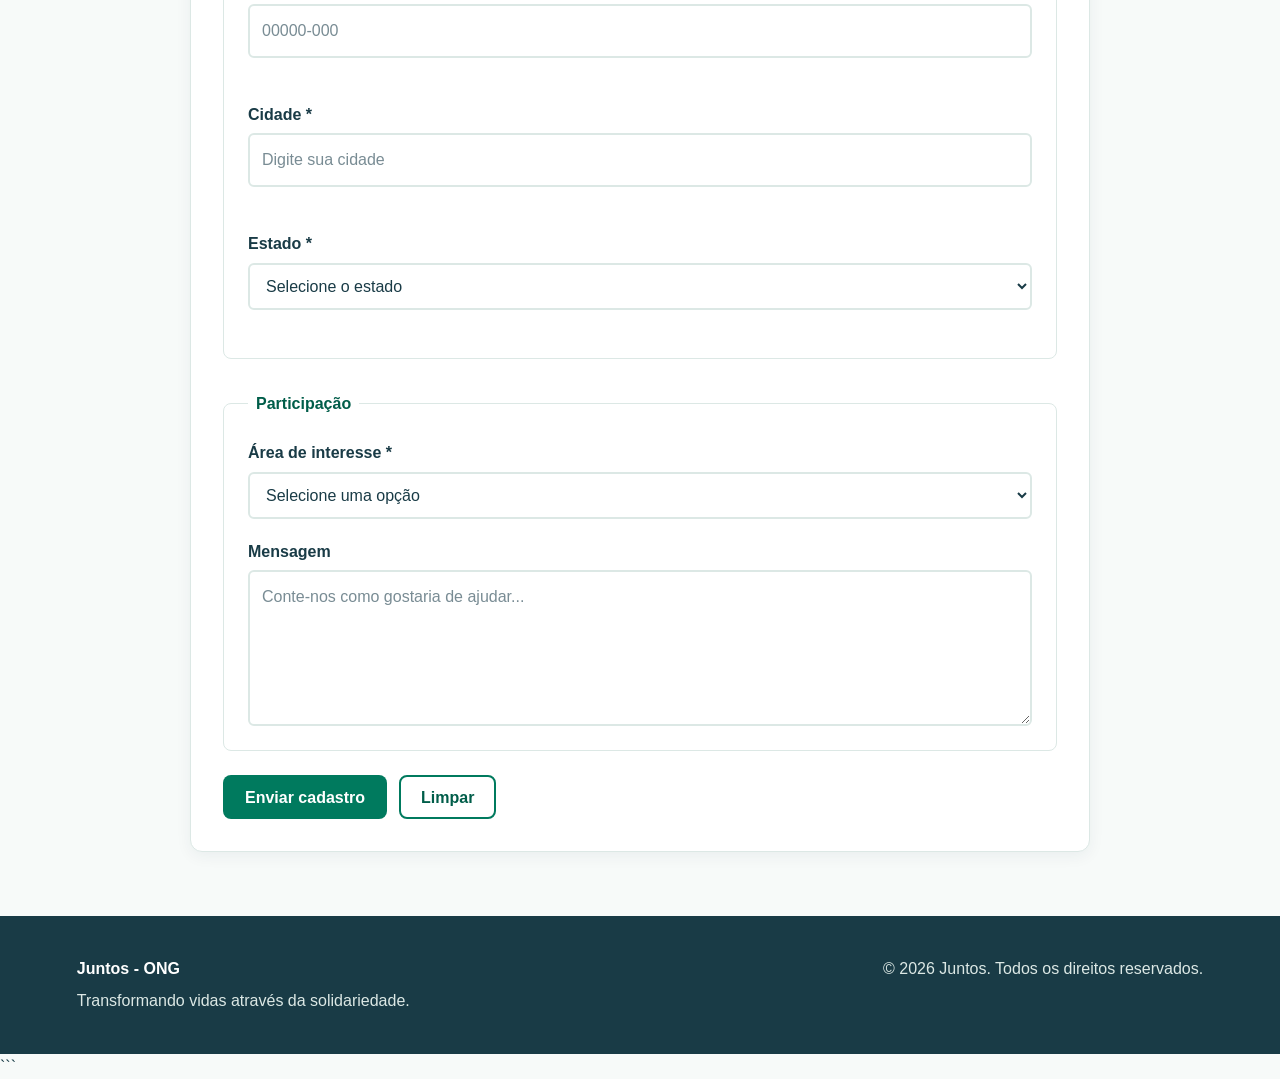
==== commit ca1c88e6: "Refactor cadastro.html structure and content" ====
--- a/html/cadastro.html
+++ b/html/cadastro.html
@@ -1,35 +1,18 @@
+```html
 <!DOCTYPE html>
 <html lang="pt-BR">
-
 <head>
     <meta charset="UTF-8">
     <meta name="viewport" content="width=device-width, initial-scale=1.0">
-
-    <meta
-        name="description"
-        content="Cadastre-se para participar dos projetos da ONG Juntos."
-    >
-
+    <meta name="description" content="Cadastre-se para participar dos projetos da ONG Juntos.">
     <title>Cadastro - Juntos</title>
-
     <link rel="stylesheet" href="../css/style.css">
 </head>
-
 <body>
-
     <header class="cabecalho">
-
-                    <a
-            href="../index.html"
-            class="logo"
-            aria-label="Juntos - Página inicial"
-        >
-            <img
-                src="../img/logo.webp"
-                alt="Logo da ONG Juntos"
-            >
+        <a href="../index.html" class="logo" aria-label="Juntos - Página inicial">
+            <img src="../img/logo.webp" alt="Logo da ONG Juntos">
         </a>
-
 
         <nav class="menu" aria-label="Navegação principal">
             <a href="../index.html">Início</a>
@@ -40,296 +23,83 @@
             <a href="doacoes.html">Doações</a>
             <a href="sobre.html">Sobre nós</a>
         </nav>
-
     </header>
 
+    <main>
+        <section class="hero hero-menor" aria-labelledby="titulo-cadastro">
+            <div class="hero-conteudo">
+                <span class="badge">Faça parte</span>
+                <h1 id="titulo-cadastro">Cadastre-se para participar</h1>
+                <p>Preencha o formulário para demonstrar interesse em nossos projetos e ações.</p>
+            </div>
+        </section>
 
-    <main>
-
-        <section
-            class="hero hero-menor"
-            aria-labelledby="titulo-cadastro"
-        >
-
-            <div class="hero-conteudo">
-
-                <span class="badge">
-                    Faça parte
-                </span>
-
-                <h1 id="titulo-cadastro">
-                    Cadastre-se para participar
-                </h1>
-
-                <p>
-                    Preencha o formulário para demonstrar
-                    interesse em nossos projetos e ações.
-                </p>
-
+        <section class="formulario-section" aria-labelledby="titulo-formulario">
+            <div class="section-titulo">
+                <h2 id="titulo-formulario">Formulário de cadastro</h2>
+                <p>Os campos marcados com * são obrigatórios.</p>
             </div>
 
-        </section>
+            <form id="form-cadastro" class="formulario" novalidate>
+                <fieldset>
+                    <legend>Dados pessoais</legend>
 
+                    <div class="campo">
+                        <label for="nome">Nome completo *</label>
+                        <input type="text" id="nome" name="nome" placeholder="Digite seu nome completo" autocomplete="name" minlength="3" required>
+                        <span class="mensagem-erro" id="erro-nome" aria-live="polite"></span>
+                    </div>
 
-        <section
-            class="formulario-section"
-            aria-labelledby="titulo-formulario"
-        >
+                    <div class="campo">
+                        <label for="email">E-mail *</label>
+                        <input type="email" id="email" name="email" placeholder="exemplo@email.com" autocomplete="email" required>
+                        <span class="mensagem-erro" id="erro-email" aria-live="polite"></span>
+                    </div>
 
-            <div class="section-titulo">
+                    <div class="campo">
+                        <label for="data-nascimento">Data de nascimento *</label>
+                        <input type="date" id="data-nascimento" name="dataNascimento" autocomplete="bday" required>
+                        <span class="mensagem-erro" id="erro-data-nascimento" aria-live="polite"></span>
+                    </div>
 
-                <h2 id="titulo-formulario">
-                    Formulário de cadastro
-                </h2>
+                    <div class="campo">
+                        <label for="cpf">CPF *</label>
+                        <input type="text" id="cpf" name="cpf" placeholder="000.000.000-00" inputmode="numeric" maxlength="14" pattern="[0-9]{3}[.][0-9]{3}[.][0-9]{3}-[0-9]{2}" autocomplete="off" required>
+                        <span class="mensagem-erro" id="erro-cpf" aria-live="polite"></span>
+                    </div>
 
-                <p>
-                    Os campos marcados com * são obrigatórios.
-                </p>
-
-            </div>
-
-
-            <form
-                id="form-cadastro"
-                class="formulario"
-                novalidate
-            >
+                    <div class="campo">
+                        <label for="telefone">Telefone *</label>
+                        <input type="tel" id="telefone" name="telefone" placeholder="(00) 00000-0000" inputmode="tel" maxlength="15" pattern="[(][0-9]{2}[)] [0-9]{4,5}-[0-9]{4}" autocomplete="tel" required>
+                        <span class="mensagem-erro" id="erro-telefone" aria-live="polite"></span>
+                    </div>
+                </fieldset>
 
                 <fieldset>
-
-                    <legend>
-                        Dados pessoais
-                    </legend>
-
+                    <legend>Endereço</legend>
 
                     <div class="campo">
-
-                        <label for="nome">
-                            Nome completo *
-                        </label>
-
-                        <input
-                            type="text"
-                            id="nome"
-                            name="nome"
-                            placeholder="Digite seu nome completo"
-                            autocomplete="name"
-                            minlength="3"
-                            required
-                        >
-
-                        <span
-                            class="mensagem-erro"
-                            id="erro-nome"
-                            aria-live="polite"
-                        ></span>
-
+                        <label for="endereco">Endereço *</label>
+                        <input type="text" id="endereco" name="endereco" placeholder="Rua, número e complemento" autocomplete="street-address" minlength="5" required>
+                        <span class="mensagem-erro" id="erro-endereco" aria-live="polite"></span>
                     </div>
 
+                    <div class="campo">
+                        <label for="cep">CEP *</label>
+                        <input type="text" id="cep" name="cep" placeholder="00000-000" inputmode="numeric" maxlength="9" pattern="[0-9]{5}-[0-9]{3}" autocomplete="postal-code" required>
+                        <span class="mensagem-erro" id="erro-cep" aria-live="polite"></span>
+                    </div>
 
                     <div class="campo">
-
-                        <label for="email">
-                            E-mail *
-                        </label>
-
-                        <input
-                            type="email"
-                            id="email"
-                            name="email"
-                            placeholder="exemplo@email.com"
-                            autocomplete="email"
-                            required
-                        >
-
-                        <span
-                            class="mensagem-erro"
-                            id="erro-email"
-                            aria-live="polite"
-                        ></span>
-
+                        <label for="cidade">Cidade *</label>
+                        <input type="text" id="cidade" name="cidade" placeholder="Digite sua cidade" autocomplete="address-level2" required>
+                        <span class="mensagem-erro" id="erro-cidade" aria-live="polite"></span>
                     </div>
 
-
                     <div class="campo">
-
-                        <label for="data-nascimento">
-                            Data de nascimento *
-                        </label>
-
-                        <input
-                            type="date"
-                            id="data-nascimento"
-                            name="dataNascimento"
-                            autocomplete="bday"
-                            required
-                        >
-
-                        <span
-                            class="mensagem-erro"
-                            id="erro-data-nascimento"
-                            aria-live="polite"
-                        ></span>
-
-                    </div>
-
-
-                    <div class="campo">
-
-                        <label for="cpf">
-                            CPF *
-                        </label>
-
-                        <input
-                            type="text"
-                            id="cpf"
-                            name="cpf"
-                            placeholder="000.000.000-00"
-                            inputmode="numeric"
-                            maxlength="14"
-                            pattern="[0-9]{3}\.[0-9]{3}\.[0-9]{3}-[0-9]{2}"
-                            autocomplete="off"
-                            required
-                        >
-
-                        <span
-                            class="mensagem-erro"
-                            id="erro-cpf"
-                            aria-live="polite"
-                        ></span>
-
-                    </div>
-
-
-                    <div class="campo">
-
-                        <label for="telefone">
-                            Telefone *
-                        </label>
-                    
-                        <input
-                            type="tel"
-                            id="telefone"
-                            name="telefone"
-                            placeholder="(00) 00000-0000"
-                            inputmode="tel"
-                            maxlength="15"
-                            pattern="[(][0-9]{2}[)] [0-9]{4,5}-[0-9]{4}"
-                            autocomplete="tel"
-                            required
-                        >
-                    
-                        <span
-                            class="mensagem-erro"
-                            id="erro-telefone"
-                            aria-live="polite"
-                        ></span>
-                    
-                    </div>
-
-                </fieldset>
-
-
-                <fieldset>
-
-                    <legend>
-                        Endereço
-                    </legend>
-
-
-                    <div class="campo">
-
-                        <label for="endereco">
-                            Endereço *
-                        </label>
-
-                        <input
-                            type="text"
-                            id="endereco"
-                            name="endereco"
-                            placeholder="Rua, número e complemento"
-                            autocomplete="street-address"
-                            minlength="5"
-                            required
-                        >
-
-                        <span
-                            class="mensagem-erro"
-                            id="erro-endereco"
-                            aria-live="polite"
-                        ></span>
-
-                    </div>
-
-
-                    <div class="campo">
-
-                        <label for="cep">
-                            CEP *
-                        </label>
-
-                        <input
-                            type="text"
-                            id="cep"
-                            name="cep"
-                            placeholder="00000-000"
-                            inputmode="numeric"
-                            maxlength="9"
-                            pattern="[0-9]{5}-[0-9]{3}"
-                            autocomplete="postal-code"
-                            required
-                        >
-
-                        <span
-                            class="mensagem-erro"
-                            id="erro-cep"
-                            aria-live="polite"
-                        ></span>
-
-                    </div>
-
-
-                    <div class="campo">
-
-                        <label for="cidade">
-                            Cidade *
-                        </label>
-
-                        <input
-                            type="text"
-                            id="cidade"
-                            name="cidade"
-                            placeholder="Digite sua cidade"
-                            autocomplete="address-level2"
-                            required
-                        >
-
-                        <span
-                            class="mensagem-erro"
-                            id="erro-cidade"
-                            aria-live="polite"
-                        ></span>
-
-                    </div>
-
-
-                    <div class="campo">
-
-                        <label for="estado">
-                            Estado *
-                        </label>
-
-                        <select
-                            id="estado"
-                            name="estado"
-                            autocomplete="address-level1"
-                            required
-                        >
-
-                            <option value="">
-                                Selecione o estado
-                            </option>
-
+                        <label for="estado">Estado *</label>
+                        <select id="estado" name="estado" autocomplete="address-level1" required>
+                            <option value="">Selecione o estado</option>
                             <option value="AC">Acre</option>
                             <option value="AL">Alagoas</option>
                             <option value="AP">Amapá</option>
@@ -357,142 +127,52 @@
                             <option value="SP">São Paulo</option>
                             <option value="SE">Sergipe</option>
                             <option value="TO">Tocantins</option>
+                        </select>
+                        <span class="mensagem-erro" id="erro-estado" aria-live="polite"></span>
+                    </div>
+                </fieldset>
 
+                <fieldset>
+                    <legend>Participação</legend>
+
+                    <div class="campo">
+                        <label for="interesse">Área de interesse *</label>
+                        <select id="interesse" name="interesse" required>
+                            <option value="">Selecione uma opção</option>
+                            <option value="voluntariado">Voluntariado</option>
+                            <option value="doacoes">Doações</option>
+                            <option value="projetos">Participação em projetos</option>
                         </select>
-
-                        <span
-                            class="mensagem-erro"
-                            id="erro-estado"
-                            aria-live="polite"
-                        ></span>
-
                     </div>
 
+                    <div class="campo">
+                        <label for="mensagem">Mensagem</label>
+                        <textarea id="mensagem" name="mensagem" rows="5" placeholder="Conte-nos como gostaria de ajudar..."></textarea>
+                    </div>
                 </fieldset>
 
-
-                <fieldset>
-
-                    <legend>
-                        Participação
-                    </legend>
-
-
-                    <div class="campo">
-
-                        <label for="interesse">
-                            Área de interesse *
-                        </label>
-
-                        <select
-                            id="interesse"
-                            name="interesse"
-                            required
-                        >
-
-                            <option value="">
-                                Selecione uma opção
-                            </option>
-
-                            <option value="voluntariado">
-                                Voluntariado
-                            </option>
-
-                            <option value="doacoes">
-                                Doações
-                            </option>
-
-                            <option value="projetos">
-                                Participação em projetos
-                            </option>
-
-                        </select>
-
-                    </div>
-
-
-                    <div class="campo">
-
-                        <label for="mensagem">
-                            Mensagem
-                        </label>
-
-                        <textarea
-                            id="mensagem"
-                            name="mensagem"
-                            rows="5"
-                            placeholder="Conte-nos como gostaria de ajudar..."
-                        ></textarea>
-
-                    </div>
-
-                </fieldset>
-
-
-                <div
-                    id="mensagem-formulario"
-                    class="alert"
-                    aria-live="polite"
-                ></div>
-
+                <div id="mensagem-formulario" class="alert" aria-live="polite"></div>
 
                 <div class="acoes-formulario">
-
-                    <button
-                        type="submit"
-                        class="btn btn-primario"
-                    >
-                        Enviar cadastro
-                    </button>
-
-                    <button
-                        type="reset"
-                        class="btn btn-secundario"
-                    >
-                        Limpar
-                    </button>
-
+                    <button type="submit" class="btn btn-primario">Enviar cadastro</button>
+                    <button type="reset" class="btn btn-secundario">Limpar</button>
                 </div>
-
             </form>
-
         </section>
-
     </main>
 
-
     <footer class="rodape">
+        <div>
+            <strong>Juntos - ONG</strong>
+            <p>Transformando vidas através da solidariedade.</p>
+        </div>
 
         <div>
-
-            <strong>
-                Juntos - ONG
-            </strong>
-
-            <p>
-                Transformando vidas através da solidariedade.
-            </p>
-
+            <p>&copy; 2026 Juntos. Todos os direitos reservados.</p>
         </div>
-
-
-        <div>
-
-            <p>
-                &copy; 2026 Juntos.
-                Todos os direitos reservados.
-            </p>
-
-        </div>
-
     </footer>
 
-
-    <script
-        type="module"
-        src="../js/app.js"
-    ></script>
-
+    <script type="module" src="../js/app.js"></script>
 </body>
-
 </html>
+```
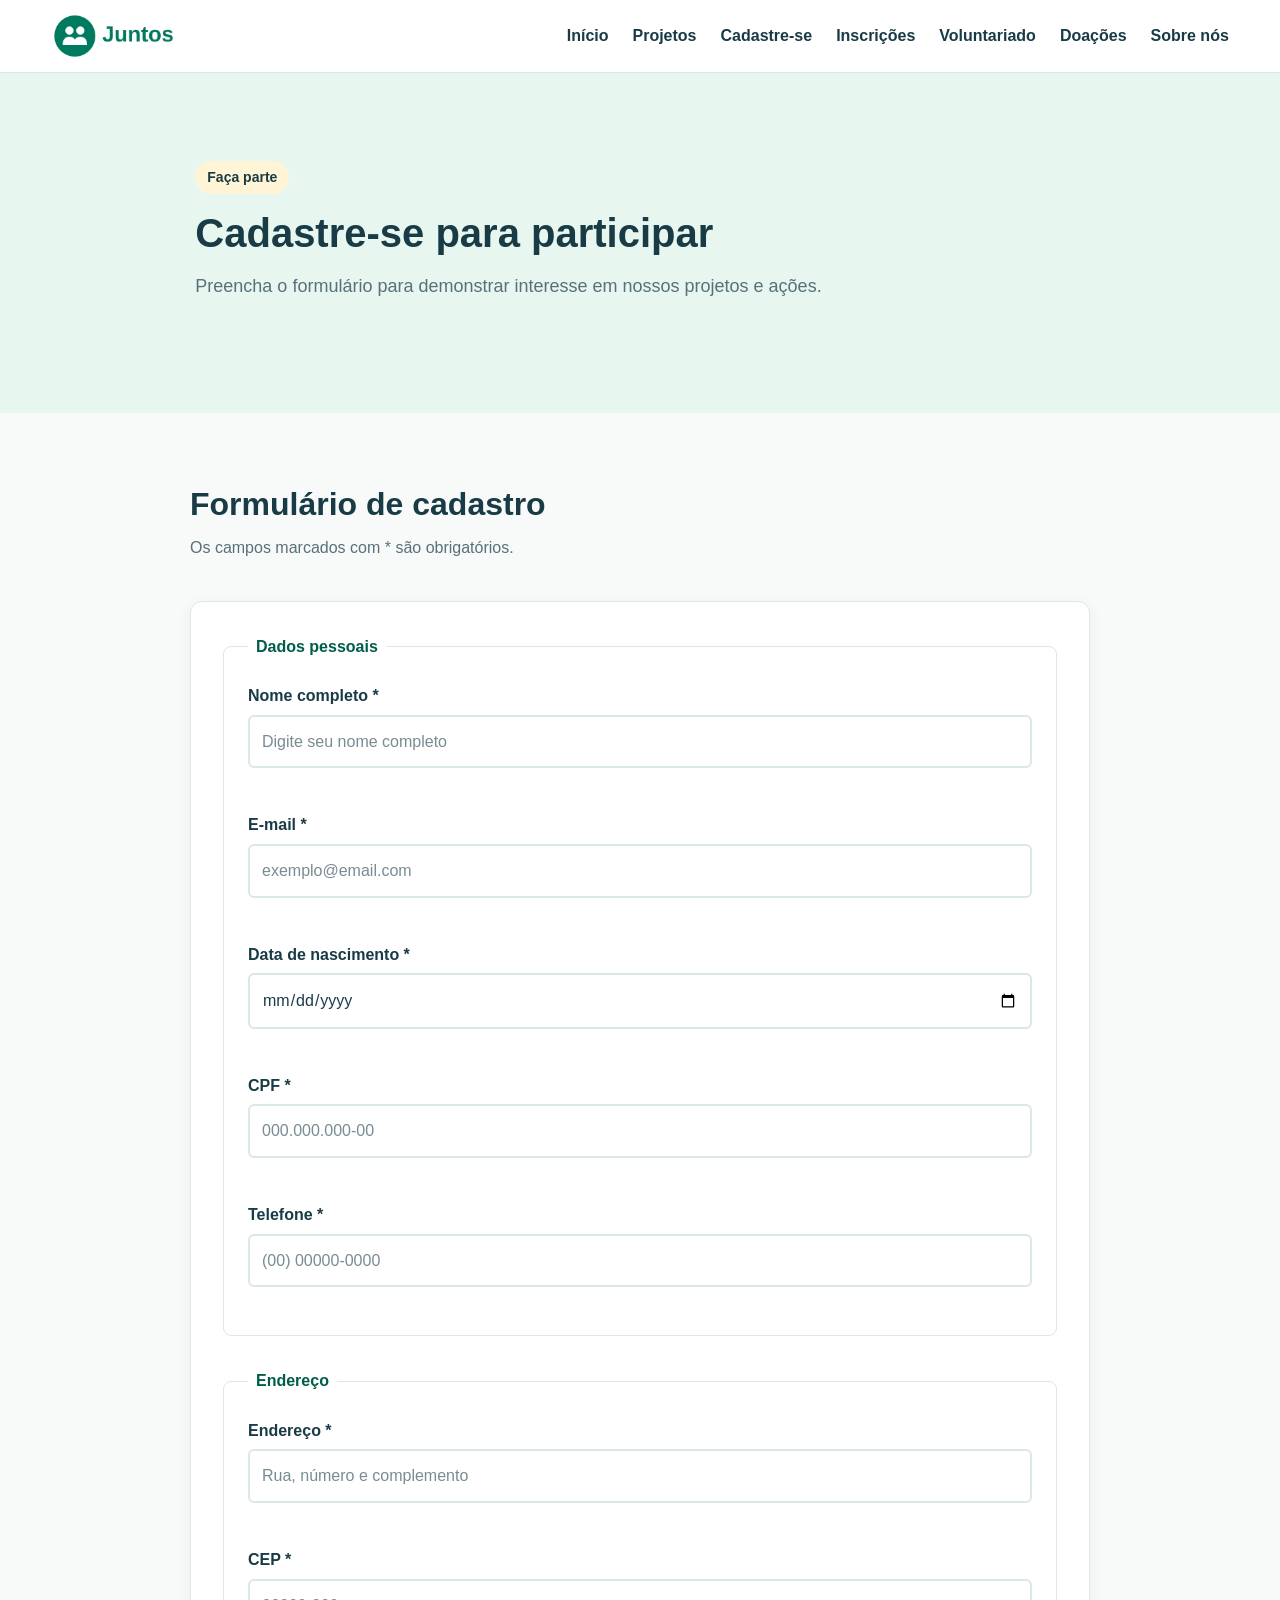
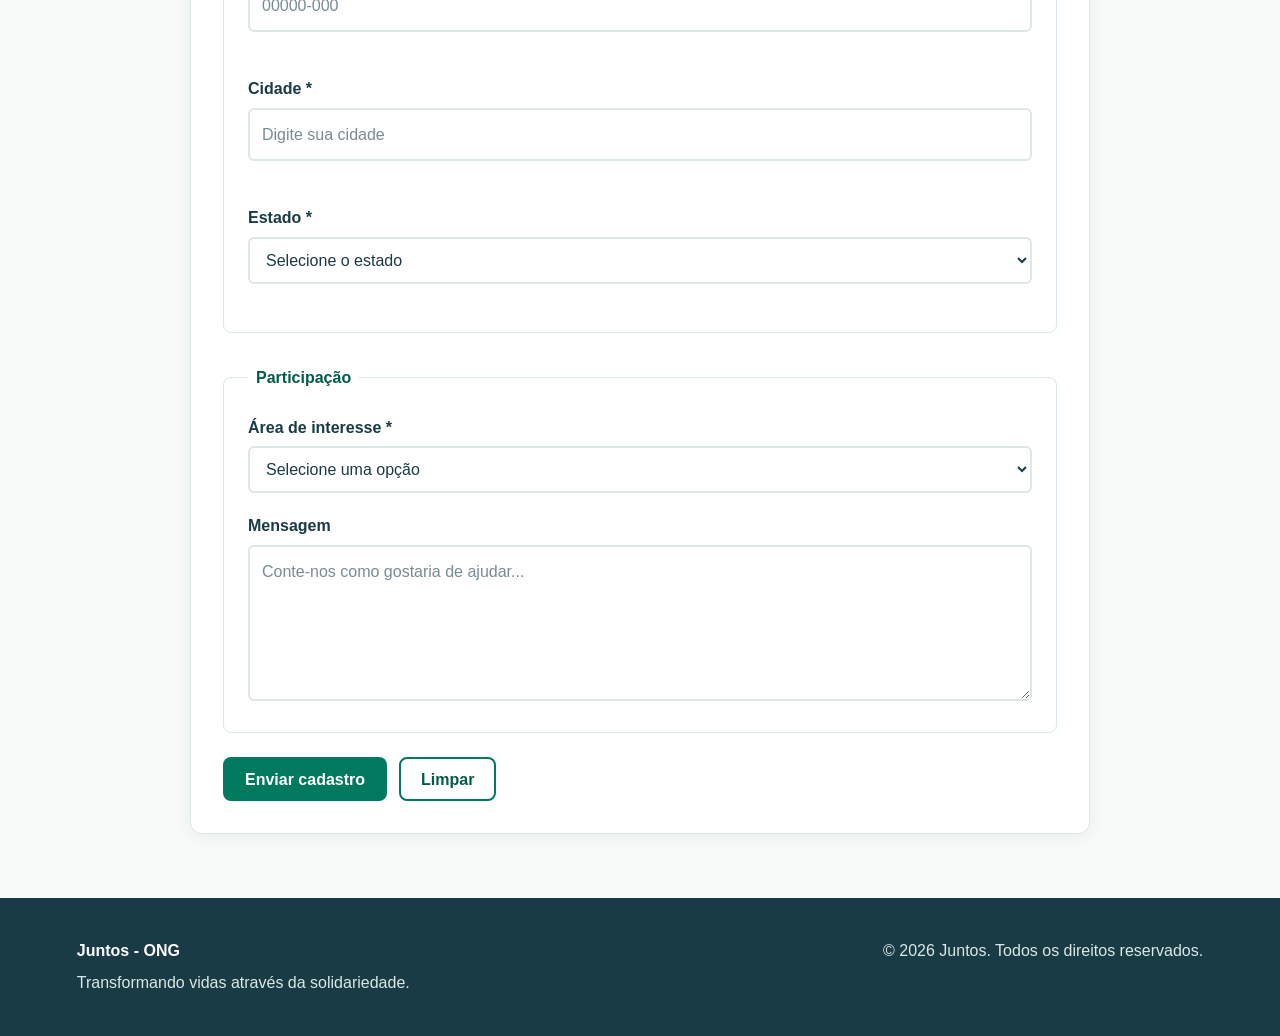
==== commit 5535206a: "Fix HTML formatting in cadastro.html" ====
--- a/html/cadastro.html
+++ b/html/cadastro.html
@@ -1,4 +1,3 @@
-```html
 <!DOCTYPE html>
 <html lang="pt-BR">
 <head>
@@ -175,4 +174,3 @@
     <script type="module" src="../js/app.js"></script>
 </body>
 </html>
-```
--- a/css/style.css
+++ b/css/style.css
@@ -1,7 +1,3 @@
-/* ========================================
-   RESET
-======================================== */
-
 * {
     margin: 0;
     padding: 0;
@@ -41,45 +37,29 @@
     cursor: pointer;
 }
 
-
-/* ========================================
-   VARIÁVEIS
-======================================== */
-
 :root {
-    /* Cores principais */
     --cor-primaria: #007A5E;
     --cor-primaria-escura: #005D49;
     --cor-primaria-clara: #26A57D;
-
-    /* Verde */
     --cor-verde-claro: #E7F7F0;
-
-    /* Secundária */
     --cor-secundaria: #F2B632;
     --cor-amarelo-claro: #FFF4D6;
-
-    /* Neutras */
     --cor-fundo: #F7FAF9;
     --cor-superficie: #FFFFFF;
     --cor-texto: #193B46;
     --cor-texto-secundario: #58707A;
     --cor-borda: #DCE8E5;
-
-    /* Feedback */
     --cor-sucesso: #15966A;
     --cor-erro: #D92D3A;
     --cor-info: #2C7BE5;
     --cor-roxo: #7B4DEB;
 
-    /* Tipografia */
     --fs-1: 40px;
     --fs-2: 32px;
     --fs-3: 24px;
     --fs-4: 20px;
     --fs-5: 16px;
 
-    /* Espaçamentos */
     --esp-1: 4px;
     --esp-2: 8px;
     --esp-3: 16px;
@@ -87,22 +67,13 @@
     --esp-5: 32px;
     --esp-6: 48px;
 
-    /* Outros */
     --raio-pequeno: 6px;
     --raio-medio: 8px;
     --raio-grande: 12px;
 
-    --sombra-card:
-        0 4px 16px rgba(25, 59, 70, 0.06);
-
-    --sombra-toast:
-        0 8px 24px rgba(0, 0, 0, 0.15);
-}
-
-
-/* ========================================
-   LAYOUT
-======================================== */
+    --sombra-card: 0 4px 16px rgba(25, 59, 70, 0.06);
+    --sombra-toast: 0 8px 24px rgba(0, 0, 0, 0.15);
+}
 
 main {
     width: 100%;
@@ -114,22 +85,14 @@
     padding: 64px 0;
 }
 
-
-/* ========================================
-   CABEÇALHO
-======================================== */
-
 .cabecalho {
     position: relative;
     z-index: 100;
-
     width: 100%;
     min-height: 72px;
     padding: 12px 4%;
-
     background: var(--cor-superficie);
     border-bottom: 1px solid var(--cor-borda);
-
     display: flex;
     align-items: center;
     justify-content: space-between;
@@ -156,49 +119,34 @@
     display: flex;
     align-items: center;
     gap: 24px;
-
     list-style: none;
 }
 
 .menu a {
     display: inline-block;
-
     color: var(--cor-texto);
     text-decoration: none;
     font-weight: 600;
-
-    transition:
-        color 0.2s ease,
-        transform 0.2s ease;
-}
-
-.menu a:hover {
-    color: var(--cor-primaria);
-}
-
+    transition: color 0.2s ease, transform 0.2s ease;
+}
+
+.menu a:hover,
 .menu a[aria-current="page"] {
     color: var(--cor-primaria);
 }
 
 .menu-toggle {
     display: none;
-
     width: 44px;
     min-width: 44px;
     height: 44px;
-
     border: 0;
     border-radius: var(--raio-medio);
-
     background: transparent;
     color: var(--cor-texto);
-
     font-size: 28px;
     line-height: 1;
-
-    transition:
-        background-color 0.2s ease,
-        color 0.2s ease;
+    transition: background-color 0.2s ease, color 0.2s ease;
 }
 
 .menu-toggle:hover {
@@ -206,23 +154,15 @@
     color: var(--cor-primaria);
 }
 
-
-/* ========================================
-   HERO
-======================================== */
-
 .hero {
     width: 100%;
     max-width: none;
-
     min-height: 520px;
     padding: 80px 8%;
-
     display: grid;
     grid-template-columns: repeat(12, minmax(0, 1fr));
     align-items: center;
     gap: 40px;
-
     background: var(--cor-verde-claro);
 }
 
@@ -239,7 +179,6 @@
     width: 100%;
     max-width: 100%;
     height: auto;
-
     border-radius: var(--raio-grande);
 }
 
@@ -253,9 +192,7 @@
 
 .hero h1 {
     margin: 16px 0;
-
-    color: var(--cor-texto);
-
+    color: var(--cor-texto);
     font-size: var(--fs-1);
     line-height: 1.15;
 }
@@ -263,25 +200,17 @@
 .hero p {
     max-width: 650px;
     margin-bottom: 24px;
-
     color: var(--cor-texto-secundario);
     font-size: 18px;
 }
 
-
-/* ========================================
-   TÍTULOS
-======================================== */
-
 .section-titulo {
     margin-bottom: 40px;
 }
 
 .section-titulo h2 {
     margin: 8px 0 12px;
-
-    color: var(--cor-texto);
-
+    color: var(--cor-texto);
     font-size: var(--fs-2);
     line-height: 1.2;
 }
@@ -291,29 +220,15 @@
     color: var(--cor-texto-secundario);
 }
 
-
-/* ========================================
-   BADGE
-======================================== */
-
 .badge {
     display: inline-block;
-
     padding: 5px 12px;
-
     border-radius: 20px;
-
     background: var(--cor-amarelo-claro);
     color: var(--cor-texto);
-
     font-size: 14px;
     font-weight: 700;
 }
-
-
-/* ========================================
-   BOTÕES
-======================================== */
 
 .acoes {
     display: flex;
@@ -325,25 +240,15 @@
     display: inline-flex;
     align-items: center;
     justify-content: center;
-
     min-height: 44px;
     padding: 10px 20px;
-
     border: 2px solid transparent;
     border-radius: var(--raio-medio);
-
     text-decoration: none;
     font-weight: 700;
     line-height: 1.2;
-
     cursor: pointer;
-
-    transition:
-        background-color 0.2s ease,
-        color 0.2s ease,
-        border-color 0.2s ease,
-        transform 0.2s ease,
-        opacity 0.2s ease;
+    transition: background-color 0.2s ease, color 0.2s ease, border-color 0.2s ease, transform 0.2s ease, opacity 0.2s ease;
 }
 
 .btn-primario {
@@ -376,11 +281,6 @@
     cursor: not-allowed;
     pointer-events: none;
 }
-
-
-/* ========================================
-   FOCO ACESSÍVEL
-======================================== */
 
 :focus {
     outline: none;
@@ -401,33 +301,23 @@
     outline-offset: 3px;
 }
 
-
-/* ========================================
-   CARDS
-======================================== */
-
 .cards {
     display: grid;
-    grid-template-columns:
-        repeat(3, minmax(0, 1fr));
+    grid-template-columns: repeat(3, minmax(0, 1fr));
     gap: 24px;
 }
 
 .card {
     padding: 24px;
-
     background: var(--cor-superficie);
     border: 1px solid var(--cor-borda);
     border-radius: var(--raio-grande);
-
     box-shadow: var(--sombra-card);
 }
 
 .card h3 {
     margin-bottom: 10px;
-
-    color: var(--cor-texto);
-
+    color: var(--cor-texto);
     font-size: var(--fs-4);
     line-height: 1.3;
 }
@@ -436,43 +326,31 @@
     color: var(--cor-texto-secundario);
 }
 
-
-/* ========================================
-   PROJETOS
-======================================== */
-
 .projetos-grid {
     display: grid;
-    grid-template-columns:
-        repeat(3, minmax(0, 1fr));
+    grid-template-columns: repeat(3, minmax(0, 1fr));
     gap: 24px;
 }
 
 .card-projeto {
     overflow: hidden;
-
     background: var(--cor-superficie);
     border: 1px solid var(--cor-borda);
     border-radius: var(--raio-grande);
-
     display: flex;
     flex-direction: column;
-
     box-shadow: var(--sombra-card);
 }
 
 .card-projeto img {
     width: 100%;
     height: 220px;
-
     object-fit: cover;
 }
 
 .card-conteudo {
     flex: 1;
-
     padding: 24px;
-
     display: flex;
     flex-direction: column;
     gap: 12px;
@@ -501,17 +379,10 @@
     padding-top: 12px;
 }
 
-
-/* ========================================
-   CHAMADA
-======================================== */
-
 .chamada {
     width: 100%;
     max-width: none;
-
     text-align: center;
-
     background: var(--cor-primaria-escura);
     color: #FFFFFF;
 }
@@ -525,14 +396,8 @@
 .chamada p {
     max-width: 650px;
     margin: 12px auto 24px;
-
     color: #FFFFFF;
 }
-
-
-/* ========================================
-   FORMULÁRIO
-======================================== */
 
 .formulario-section {
     max-width: 900px;
@@ -540,20 +405,16 @@
 
 .formulario {
     padding: 32px;
-
     background: var(--cor-superficie);
     border: 1px solid var(--cor-borda);
     border-radius: var(--raio-grande);
-
     box-shadow: var(--sombra-card);
 }
 
 fieldset {
     min-width: 0;
-
     margin-bottom: 32px;
     padding: 24px;
-
     border: 1px solid var(--cor-borda);
     border-radius: var(--raio-medio);
 }
@@ -564,9 +425,7 @@
 
 legend {
     padding: 0 8px;
-
     color: var(--cor-primaria-escura);
-
     font-weight: 700;
 }
 
@@ -581,9 +440,7 @@
 .campo label {
     display: block;
     margin-bottom: 6px;
-
-    color: var(--cor-texto);
-
+    color: var(--cor-texto);
     font-weight: 700;
 }
 
@@ -592,18 +449,12 @@
 .campo textarea {
     width: 100%;
     min-height: 44px;
-
     padding: 12px;
-
     background: var(--cor-superficie);
     color: var(--cor-texto);
-
     border: 2px solid var(--cor-borda);
     border-radius: var(--raio-pequeno);
-
-    transition:
-        border-color 0.2s ease,
-        box-shadow 0.2s ease;
+    transition: border-color 0.2s ease, box-shadow 0.2s ease;
 }
 
 .campo textarea {
@@ -644,18 +495,14 @@
 .campo input.invalido:focus,
 .campo select.invalido:focus,
 .campo textarea.invalido:focus {
-    box-shadow:
-        0 0 0 3px rgba(217, 45, 58, 0.15);
+    box-shadow: 0 0 0 3px rgba(217, 45, 58, 0.15);
 }
 
 .mensagem-erro {
     display: block;
-
     min-height: 20px;
     margin-top: 4px;
-
     color: var(--cor-erro);
-
     font-size: 14px;
 }
 
@@ -665,17 +512,10 @@
     gap: 12px;
 }
 
-
-/* ========================================
-   ALERTAS
-======================================== */
-
 .alert {
     min-height: 24px;
-
     margin-bottom: 20px;
     padding: 12px 16px;
-
     border-radius: var(--raio-medio);
 }
 
@@ -697,43 +537,25 @@
     background: #EAF2FF;
     color: var(--cor-info);
 }
-
-
-/* ========================================
-   TOAST
-======================================== */
 
 .toast {
     position: fixed;
     right: 20px;
     bottom: 20px;
-
     width: max-content;
     max-width: min(350px, calc(100vw - 40px));
-
     padding: 16px 20px;
-
     background: var(--cor-texto);
     color: #FFFFFF;
-
     border-radius: var(--raio-medio);
-
     box-shadow: var(--sombra-toast);
-
     z-index: 1000;
 }
-
-
-/* ========================================
-   RODAPÉ
-======================================== */
 
 .rodape {
     padding: 40px 6%;
-
     background: var(--cor-texto);
     color: #FFFFFF;
-
     display: flex;
     justify-content: space-between;
     gap: 32px;
@@ -748,18 +570,7 @@
     color: #DCE8E5;
 }
 
-
-/* ========================================
-   RESPONSIVIDADE
-======================================== */
-
-/* ----------------------------------------
-   Desktop largo
-   1200px
----------------------------------------- */
-
 @media (max-width: 1200px) {
-
     .hero {
         padding: 64px 6%;
     }
@@ -773,22 +584,14 @@
     }
 }
 
-
-/* ----------------------------------------
-   Desktop
-   1024px
----------------------------------------- */
-
 @media (max-width: 1024px) {
-
     .hero h1 {
         font-size: 36px;
     }
 
     .cards,
     .projetos-grid {
-        grid-template-columns:
-            repeat(2, minmax(0, 1fr));
+        grid-template-columns: repeat(2, minmax(0, 1fr));
     }
 
     .hero-conteudo {
@@ -804,14 +607,7 @@
     }
 }
 
-
-/* ----------------------------------------
-   Tablet
-   768px
----------------------------------------- */
-
 @media (max-width: 768px) {
-
     .cabecalho {
         position: relative;
     }
@@ -824,22 +620,15 @@
 
     .menu {
         display: none;
-
         position: absolute;
-
         top: 72px;
         left: 0;
         right: 0;
-
         z-index: 200;
-
         padding: 20px;
-
         background: var(--cor-superficie);
-
         border-bottom: 1px solid var(--cor-borda);
         box-shadow: 0 8px 20px rgba(25, 59, 70, 0.08);
-
         flex-direction: column;
         align-items: stretch;
         gap: 4px;
@@ -851,10 +640,8 @@
 
     .menu a {
         display: block;
-
         width: 100%;
         padding: 12px;
-
         border-radius: var(--raio-medio);
     }
 
@@ -869,9 +656,7 @@
 
     .hero {
         min-height: auto;
-
         grid-template-columns: 1fr;
-
         padding: 56px 6%;
     }
 
@@ -900,14 +685,7 @@
     }
 }
 
-
-/* ----------------------------------------
-   Mobile
-   576px
----------------------------------------- */
-
 @media (max-width: 576px) {
-
     :root {
         --fs-1: 32px;
         --fs-2: 28px;
@@ -922,102 +700,3 @@
     .hero {
         width: 100%;
         padding: 48px 5%;
-    }
-
-    .hero h1 {
-        font-size: 32px;
-    }
-
-    .hero p {
-        font-size: 16px;
-    }
-
-    .acoes,
-    .acoes-formulario {
-        flex-direction: column;
-    }
-
-    .btn {
-        width: 100%;
-    }
-
-    .formulario {
-        padding: 20px;
-    }
-
-    fieldset {
-        padding: 16px;
-    }
-
-    .card-projeto img {
-        height: 220px;
-    }
-
-    .toast {
-        right: 16px;
-        bottom: 16px;
-        max-width: calc(100vw - 32px);
-    }
-}
-
-
-/* ----------------------------------------
-   Mobile pequeno
-   400px
----------------------------------------- */
-
-@media (max-width: 400px) {
-
-    .cabecalho {
-        padding: 10px 4%;
-    }
-
-    .logo img {
-        width: 125px;
-    }
-
-    .hero h1 {
-        font-size: 28px;
-    }
-
-    .hero p {
-        font-size: 16px;
-    }
-
-    .card-conteudo,
-    .card {
-        padding: 18px;
-    }
-
-    fieldset {
-        padding: 14px;
-    }
-
-    .formulario {
-        padding: 16px;
-    }
-
-    .btn {
-        padding: 10px 16px;
-    }
-}
-
-
-/* ========================================
-   REDUÇÃO DE MOVIMENTO
-======================================== */
-
-@media (prefers-reduced-motion: reduce) {
-
-    html {
-        scroll-behavior: auto;
-    }
-
-    *,
-    *::before,
-    *::after {
-        transition-duration: 0.01ms !important;
-        animation-duration: 0.01ms !important;
-        animation-iteration-count: 1 !important;
-    }
-}
